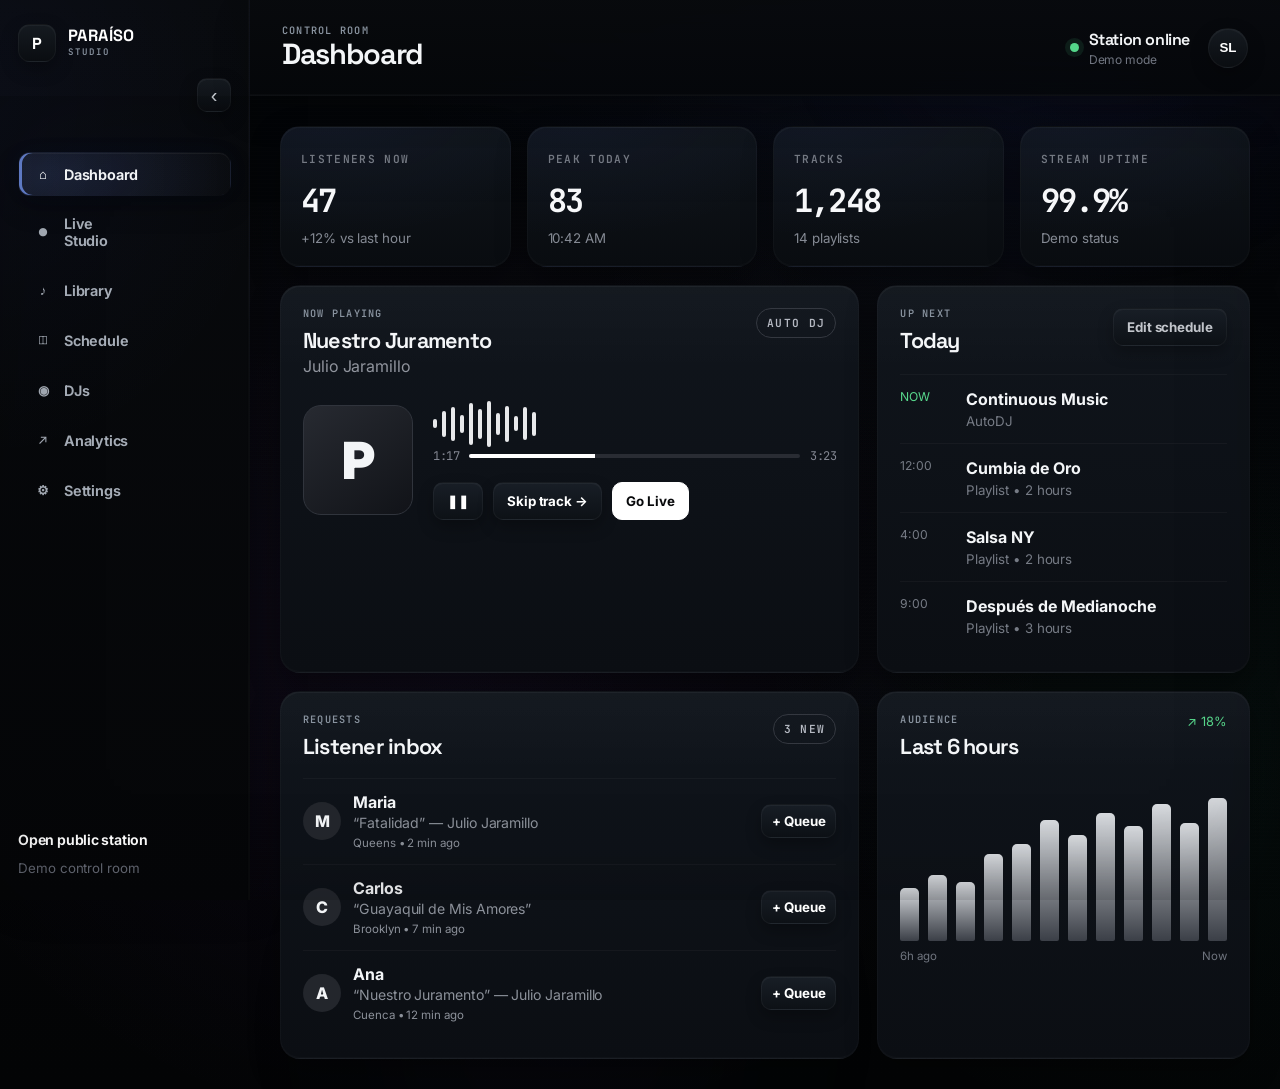
==== studio.html @ 906b7bfe "Load Phase C atmospheric Studio layer" ====
<!doctype html>
<html lang="en">
<head>
  <meta charset="utf-8" />
  <meta name="viewport" content="width=device-width,initial-scale=1,viewport-fit=cover" />
  <meta name="theme-color" content="#0a0b0d" />
  <title>PARAÍSO Studio</title>
  <link rel="stylesheet" href="./studio.css?v=5" />
  <link rel="stylesheet" href="./live-studio.css?v=7" />
  <link rel="stylesheet" href="./live-studio-phase1.css?v=8" />
  <link rel="stylesheet" href="./sidebar-collapse.css?v=1" />
  <link rel="stylesheet" href="./studio-phase-a.css?v=1" />
  <link rel="stylesheet" href="./studio-phase-b.css?v=1" />
  <link rel="stylesheet" href="./studio-phase-c.css?v=1" />
</head>
<body>
  <div class="studio-shell">
    <aside class="sidebar">
      <a class="studio-brand" href="./studio.html"><span class="brand-mark">P</span><span><strong>PARAÍSO</strong><small>STUDIO</small></span></a>
      <nav class="studio-nav" aria-label="Studio navigation">
        <button class="nav-item active" data-view="dashboard"><span>⌂</span>Dashboard</button>
        <button class="nav-item" data-view="live"><span>●</span>Live Studio</button>
        <button class="nav-item" data-view="library"><span>♪</span>Library</button>
        <button class="nav-item" data-view="schedule"><span>◫</span>Schedule</button>
        <button class="nav-item" data-view="djs"><span>◉</span>DJs</button>
        <button class="nav-item" data-view="analytics"><span>↗</span>Analytics</button>
        <button class="nav-item" data-view="settings"><span>⚙</span>Settings</button>
      </nav>
      <div class="sidebar-bottom">
        <a href="./index.html" class="public-link">Open public station ↗</a>
        <small>Demo control room</small>
      </div>
    </aside>

    <div class="workspace">
      <header class="studio-header">
        <button class="menu-button" id="menuButton" aria-label="Open menu">☰</button>
        <div>
          <p class="eyebrow">CONTROL ROOM</p>
          <h1 id="viewTitle">Dashboard</h1>
        </div>
        <div class="header-right">
          <div class="station-health"><span class="health-dot"></span><div><strong>Station online</strong><small>Demo mode</small></div></div>
          <button class="profile-button" aria-label="Studio profile">SL</button>
        </div>
      </header>

      <main class="studio-main">
        <section class="view active" id="view-dashboard">
          <div class="metrics-grid">
            <article class="metric-card"><span>LISTENERS NOW</span><strong id="listenersNow">47</strong><small>+12% vs last hour</small></article>
            <article class="metric-card"><span>PEAK TODAY</span><strong>83</strong><small>10:42 AM</small></article>
            <article class="metric-card"><span>TRACKS</span><strong>1,248</strong><small>14 playlists</small></article>
            <article class="metric-card"><span>STREAM UPTIME</span><strong>99.9%</strong><small>Demo status</small></article>
          </div>

          <div class="dashboard-grid">
            <article class="panel now-playing-panel">
              <div class="panel-heading"><div><p class="eyebrow">NOW PLAYING</p><h2 id="dashTrackTitle">Nuestro Juramento</h2><p id="dashTrackArtist">Julio Jaramillo</p></div><span class="live-chip" id="modeChip">AUTO DJ</span></div>
              <div class="track-visual">
                <div class="studio-art">P</div>
                <div class="track-detail">
                  <div class="waveform" aria-hidden="true"><i></i><i></i><i></i><i></i><i></i><i></i><i></i><i></i><i></i><i></i><i></i><i></i></div>
                  <div class="timeline"><span id="trackElapsed">1:17</span><div><i id="trackProgress"></i></div><span id="trackDuration">3:23</span></div>
                  <div class="transport-row"><button class="control-button" id="dashPlay">❚❚</button><button class="control-button" id="skipButton">Skip track →</button><button class="go-live-button" id="goLiveButton">Go Live</button></div>
                </div>
              </div>
            </article>

            <article class="panel next-panel">
              <div class="panel-heading"><div><p class="eyebrow">UP NEXT</p><h2>Today</h2></div><button class="ghost-button" data-jump="schedule">Edit schedule</button></div>
              <div class="timeline-list">
                <div class="timeline-item current"><span>NOW</span><div><strong>Continuous Music</strong><small>AutoDJ</small></div></div>
                <div class="timeline-item"><span>12:00</span><div><strong>Cumbia de Oro</strong><small>Playlist • 2 hours</small></div></div>
                <div class="timeline-item"><span>4:00</span><div><strong>Salsa NY</strong><small>Playlist • 2 hours</small></div></div>
                <div class="timeline-item"><span>9:00</span><div><strong>Después de Medianoche</strong><small>Playlist • 3 hours</small></div></div>
              </div>
            </article>

            <article class="panel requests-panel">
              <div class="panel-heading"><div><p class="eyebrow">REQUESTS</p><h2>Listener inbox</h2></div><span class="count-badge">3 new</span></div>
              <div class="request-list" id="requestList">
                <div class="request-row"><span class="avatar">M</span><div><strong>Maria</strong><p>“Fatalidad” — Julio Jaramillo</p><small>Queens • 2 min ago</small></div><button class="queue-button">+ Queue</button></div>
                <div class="request-row"><span class="avatar">C</span><div><strong>Carlos</strong><p>“Guayaquil de Mis Amores”</p><small>Brooklyn • 7 min ago</small></div><button class="queue-button">+ Queue</button></div>
                <div class="request-row"><span class="avatar">A</span><div><strong>Ana</strong><p>“Nuestro Juramento” — Julio Jaramillo</p><small>Cuenca • 12 min ago</small></div><button class="queue-button">+ Queue</button></div>
              </div>
            </article>

            <article class="panel audience-panel">
              <div class="panel-heading"><div><p class="eyebrow">AUDIENCE</p><h2>Last 6 hours</h2></div><span class="trend">↗ 18%</span></div>
              <div class="bar-chart" id="barChart" aria-label="Demo listener chart"><i style="--h:34%"></i><i style="--h:42%"></i><i style="--h:38%"></i><i style="--h:56%"></i><i style="--h:62%"></i><i style="--h:78%"></i><i style="--h:68%"></i><i style="--h:82%"></i><i style="--h:74%"></i><i style="--h:88%"></i><i style="--h:76%"></i><i style="--h:92%"></i></div>
              <div class="chart-labels"><span>6h ago</span><span>Now</span></div>
            </article>
          </div>
        </section>

        <section class="view" id="view-live">
          <div class="live-layout">
            <article class="panel live-console">
              <div class="live-state"><span class="live-dot"></span><div><p class="eyebrow">LIVE STUDIO</p><h2 id="liveStateTitle">Ready to broadcast</h2></div></div>
              <div class="mic-visual" id="micVisual"><span></span><span></span><span></span><span></span><span></span><span></span><span></span><span></span><span></span><span></span><span></span><span></span><span></span><span></span><span></span><span></span></div>
              <div class="mixer-grid">
                <label>Microphone<input id="micLevel" type="range" min="0" max="100" value="72"><b id="micValue">72%</b></label>
                <label>Music<input id="musicLevel" type="range" min="0" max="100" value="64"><b id="musicValue">64%</b></label>
                <label>Master<input id="masterLevel" type="range" min="0" max="100" value="82"><b id="masterValue">82%</b></label>
              </div>
              <div class="live-actions"><button class="mute-button" id="micMute">Mute mic</button><button class="go-live-button large" id="liveToggle">Start Live Broadcast</button></div>
              <p class="demo-note">Demo only — no live server is connected yet.</p>
            </article>

            <aside class="live-side">
              <article class="panel"><p class="eyebrow">CURRENT TRACK</p><h3>Fatalidad</h3><p class="muted">Julio Jaramillo</p><button class="ghost-button full">Fade out & stop</button></article>
              <article class="panel"><p class="eyebrow">LIVE LISTENERS</p><div class="big-number" id="liveListeners">47</div><p class="muted">Demo audience</p></article>
              <article class="panel"><p class="eyebrow">REQUEST QUEUE</p><div class="mini-request"><strong>Maria</strong><span>Fatalidad</span></div><div class="mini-request"><strong>Carlos</strong><span>Guayaquil de Mis Amores</span></div></article>
            </aside>
          </div>
        </section>

        <section class="view" id="view-library"><div class="section-toolbar"><div><p class="eyebrow">MUSIC LIBRARY</p><h2>1,248 tracks</h2></div><button class="go-live-button">+ Add music</button></div><div class="library-table panel"><div class="table-head"><span>TRACK</span><span>PLAYLIST</span><span>LENGTH</span><span>LAST PLAYED</span><span></span></div></div></section>
        <section class="view" id="view-schedule"><div class="section-toolbar"><div><p class="eyebrow">PROGRAMMING</p><h2>Weekly schedule</h2></div><button class="go-live-button">+ Add show</button></div><div class="schedule-board panel"><div class="schedule-day"><b>MON</b><div class="slot morning">7:00<br><strong>Despierta Ecuador</strong></div><div class="slot noon">12:00<br><strong>Cumbia de Oro</strong></div><div class="slot evening">16:00<br><strong>Salsa NY</strong></div></div><div class="schedule-day"><b>TUE</b><div class="slot morning">7:00<br><strong>Despierta Ecuador</strong></div><div class="slot noon">12:00<br><strong>Cumbia de Oro</strong></div><div class="slot evening">21:00<br><strong>Después de Medianoche</strong></div></div><div class="schedule-day"><b>WED</b><div class="slot morning">7:00<br><strong>Despierta Ecuador</strong></div><div class="slot noon">12:00<br><strong>Cumbia de Oro</strong></div><div class="slot evening">19:00<br><strong>Sebastián Live</strong></div></div><div class="schedule-day"><b>THU</b><div class="slot morning">7:00<br><strong>Despierta Ecuador</strong></div><div class="slot noon">12:00<br><strong>Cumbia de Oro</strong></div><div class="slot evening">16:00<br><strong>Salsa NY</strong></div></div><div class="schedule-day"><b>FRI</b><div class="slot morning">7:00<br><strong>Despierta Ecuador</strong></div><div class="slot noon">12:00<br><strong>Cumbia de Oro</strong></div><div class="slot evening">20:00<br><strong>Viernes en Paraíso</strong></div></div></div></section>
        <section class="view" id="view-djs"><div class="section-toolbar"><div><p class="eyebrow">TEAM</p><h2>DJs & hosts</h2></div><button class="go-live-button">+ Add DJ</button></div><div class="dj-grid"><article class="panel dj-card"><span class="dj-avatar">SL</span><div><h3>Sebastián</h3><p>Owner • Host</p><small>Live access enabled</small></div></article><article class="panel dj-card"><span class="dj-avatar muted-avatar">DJ</span><div><h3>Guest DJ</h3><p>Guest host</p><small>Invite pending</small></div></article></div></section>
        <section class="view" id="view-analytics"><div class="metrics-grid"><article class="metric-card"><span>TOTAL LISTENING</span><strong>186h</strong><small>This week</small></article><article class="metric-card"><span>AVG. SESSION</span><strong>38m</strong><small>+4m vs last week</small></article><article class="metric-card"><span>TOP CITY</span><strong>Queens</strong><small>34% of listeners</small></article><article class="metric-card"><span>TOP COUNTRY</span><strong>USA</strong><small>Ecuador #2</small></article></div><article class="panel analytics-panel"><p class="eyebrow">DEMO ANALYTICS</p><h2>Where listeners are coming from</h2><div class="geo-list"><div><span>Queens, NY</span><b>34%</b></div><div><span>Cuenca, Ecuador</span><b>21%</b></div><div><span>Guayaquil, Ecuador</span><b>17%</b></div><div><span>Brooklyn, NY</span><b>12%</b></div><div><span>Other</span><b>16%</b></div></div></article></section>
        <section class="view" id="view-settings"><article class="panel settings-panel"><p class="eyebrow">STATION SETTINGS</p><h2>PARAÍSO identity</h2><label>Station name<input value="PARAÍSO"></label><label>Tagline<input value="New York • Ecuador"></label><label>Default timezone<select><option>America/New_York</option></select></label><label>Default mode<select><option>AutoDJ</option><option>Live</option></select></label><button class="go-live-button">Save demo settings</button></article></section>
      </main>
    </div>
  </div>
  <script src="./studio.js?v=6"></script>
  <script src="./live-studio.js?v=9"></script>
  <script src="./live-health.js?v=1"></script>
  <script src="./sidebar-collapse.js?v=1"></script>
  <script src="./studio-phase-c.js?v=1"></script>
</body>
</html>
---- studio.css ----
*{box-sizing:border-box}html{background:#0a0b0d}body{margin:0;color:#f7f7f8;background:#0a0b0d;font-family:-apple-system,BlinkMacSystemFont,"Segoe UI",Arial,sans-serif}.studio-shell{min-height:100vh;display:grid;grid-template-columns:250px 1fr}.sidebar{position:sticky;top:0;height:100vh;padding:24px 18px;border-right:1px solid #202228;background:#0d0f12;display:flex;flex-direction:column}.studio-brand{display:flex;align-items:center;gap:12px;color:#fff;text-decoration:none}.brand-mark{width:38px;height:38px;border-radius:12px;border:1px solid #343741;display:grid;place-items:center;font-weight:900}.studio-brand strong,.studio-brand small{display:block}.studio-brand small{color:#838792;font-size:.66rem;letter-spacing:.18em;margin-top:2px}.studio-nav{display:grid;gap:6px;margin-top:36px}.nav-item{border:1px solid transparent;background:transparent;color:#9da1aa;padding:12px 14px;border-radius:12px;text-align:left;display:flex;align-items:center;gap:11px;cursor:pointer;font-weight:700;transition:.16s ease}.nav-item:hover{background:#14171b;color:#fff;border-color:#242831}.nav-item.active{background:#20242a;color:#fff;border-color:#343942;box-shadow:inset 3px 0 0 #fff}.nav-item:active{transform:translateY(1px) scale(.99)}.nav-item span{width:20px;text-align:center}.sidebar-bottom{margin-top:auto;display:grid;gap:12px}.public-link{color:#fff;text-decoration:none;font-size:.88rem}.sidebar-bottom small{color:#646873}.workspace{min-width:0}.studio-header{height:96px;padding:18px 32px;border-bottom:1px solid #202228;display:flex;align-items:center;justify-content:space-between;gap:20px;position:sticky;top:0;background:rgba(10,11,13,.94);backdrop-filter:blur(14px);z-index:10}.studio-header h1{margin:2px 0 0;font-size:1.55rem}.eyebrow{margin:0;color:#777c86;font-weight:800;font-size:.72rem;letter-spacing:.14em}.header-right{display:flex;align-items:center;gap:18px}.station-health{display:flex;align-items:center;gap:10px}.station-health strong,.station-health small{display:block}.station-health small{color:#727782;font-size:.75rem;margin-top:2px}.health-dot,.live-dot{width:9px;height:9px;border-radius:50%;background:#54d68a;box-shadow:0 0 0 5px rgba(84,214,138,.1)}.profile-button,.menu-button{border:1px solid #2b2e35;background:#15181c;color:#fff;border-radius:50%;cursor:pointer}.profile-button{width:40px;height:40px;font-weight:800}.menu-button{display:none;width:40px;height:40px}.studio-main{padding:30px}.view{display:none}.view.active{display:block}.metrics-grid{display:grid;grid-template-columns:repeat(4,1fr);gap:16px;margin-bottom:18px}.metric-card,.panel{border:1px solid #24272e;background:#111317;border-radius:20px}.metric-card{padding:20px}.metric-card span{color:#777c86;font-size:.7rem;font-weight:800;letter-spacing:.12em}.metric-card strong{display:block;font-size:2rem;margin-top:12px}.metric-card small{color:#858a94;display:block;margin-top:8px}.dashboard-grid{display:grid;grid-template-columns:1.4fr .9fr;gap:18px}.panel{padding:22px}.panel-soft{border:1px solid #23272f;background:#0f1115;border-radius:16px}.panel-heading{display:flex;justify-content:space-between;gap:16px;align-items:flex-start}.panel-heading h2{margin:6px 0 2px;font-size:1.35rem}.panel-heading p{margin:0;color:#90949d}.live-chip,.count-badge{border:1px solid #343840;padding:7px 10px;border-radius:999px;color:#b6bac3;font-size:.7rem;font-weight:800;letter-spacing:.08em}.live-chip.is-live{background:#3a1418;border-color:#7f3038;color:#ff8d95;box-shadow:0 0 0 4px rgba(255,95,98,.08)}.track-visual{display:grid;grid-template-columns:110px 1fr;gap:20px;margin-top:24px;align-items:center}.studio-art{width:110px;height:110px;border-radius:18px;display:grid;place-items:center;font-weight:900;font-size:3.2rem;background:linear-gradient(145deg,#272a31,#111318);border:1px solid #30343c}.waveform{height:48px;display:flex;align-items:center;gap:5px}.waveform i{width:4px;border-radius:999px;background:#e8e9eb;animation:wave 1.2s ease-in-out infinite alternate}.waveform i:nth-child(1){height:18%}.waveform i:nth-child(2){height:55%}.waveform i:nth-child(3){height:72%}.waveform i:nth-child(4){height:38%}.waveform i:nth-child(5){height:88%}.waveform i:nth-child(6){height:62%}.waveform i:nth-child(7){height:95%}.waveform i:nth-child(8){height:45%}.waveform i:nth-child(9){height:75%}.waveform i:nth-child(10){height:32%}.waveform i:nth-child(11){height:68%}.waveform i:nth-child(12){height:50%}@keyframes wave{to{transform:scaleY(.55);opacity:.7}}.timeline{display:grid;grid-template-columns:auto 1fr auto;gap:10px;align-items:center;color:#838792;font-size:.75rem}.timeline>div{height:4px;background:#292c33;border-radius:999px;overflow:hidden}.timeline>div i{display:block;width:38%;height:100%;background:#fff}.transport-row{display:flex;gap:10px;margin-top:18px}.control-button,.ghost-button,.go-live-button,.mute-button,.queue-button,.table-row button,.library-tab,.filter-chip,.selection-actions button,.row-menu,.playlist-open,.dialog-close{cursor:pointer;border-radius:10px;border:1px solid #31353d;background:#191c21;color:#fff;padding:10px 13px;transition:.15s ease;position:relative}.control-button:hover,.ghost-button:hover,.mute-button:hover,.queue-button:hover,.selection-actions button:hover,.row-menu:hover,.playlist-open:hover{background:#22262d;border-color:#454a54;transform:translateY(-1px)}.control-button:active,.ghost-button:active,.mute-button:active,.queue-button:active,.selection-actions button:active,.row-menu:active,.playlist-open:active,.go-live-button:active{transform:translateY(1px) scale(.985)}.control-button:focus-visible,.ghost-button:focus-visible,.go-live-button:focus-visible,.mute-button:focus-visible,.queue-button:focus-visible,.library-tab:focus-visible,.filter-chip:focus-visible,.selection-actions button:focus-visible,.row-menu:focus-visible,.playlist-open:focus-visible{outline:2px solid #fff;outline-offset:2px}.go-live-button{background:#fff;color:#08090b;border-color:#fff;font-weight:800;box-shadow:0 0 0 0 rgba(255,255,255,0)}.go-live-button:hover{background:#e9ebee;border-color:#e9ebee;box-shadow:0 8px 20px rgba(255,255,255,.08);transform:translateY(-1px)}.go-live-button.large{padding:14px 18px}.ghost-button{color:#c3c6cc;background:transparent}.ghost-button.full{width:100%;margin-top:16px}.state-active{background:#eceff3!important;color:#0b0d10!important;border-color:#fff!important}.state-success{background:#173521!important;color:#78e5a1!important;border-color:#2f7548!important;box-shadow:0 0 0 4px rgba(84,214,138,.07)}.state-warning{background:#382d12!important;color:#ffd878!important;border-color:#745c24!important}.state-danger{background:#4a171d!important;color:#ff9ca3!important;border-color:#9d3f48!important}.state-live{background:#5a161f!important;color:#fff!important;border-color:#d24f59!important;box-shadow:0 0 0 5px rgba(255,95,98,.09)}.state-loading{opacity:.72;cursor:wait!important}.control-button:disabled,.ghost-button:disabled,.go-live-button:disabled,.mute-button:disabled,.queue-button:disabled,.selection-actions button:disabled{cursor:not-allowed;opacity:.48;transform:none!important;box-shadow:none!important}.timeline-list{margin-top:18px;display:grid}.timeline-item{display:grid;grid-template-columns:54px 1fr;gap:12px;padding:14px 0;border-top:1px solid #24272e}.timeline-item>span{color:#767b85;font-size:.76rem}.timeline-item strong,.timeline-item small{display:block}.timeline-item small{color:#767b85;margin-top:4px}.timeline-item.current>span{color:#58d88c}.requests-panel,.audience-panel{margin-top:0}.request-list{display:grid;margin-top:16px}.request-row{display:grid;grid-template-columns:38px 1fr auto;gap:12px;align-items:center;padding:13px 0;border-top:1px solid #24272e}.avatar{width:38px;height:38px;border-radius:50%;display:grid;place-items:center;background:#23262c;font-weight:800}.request-row p,.request-row small{margin:2px 0 0;color:#8c919a}.request-row p{font-size:.88rem}.request-row small{font-size:.72rem}.queue-button{padding:8px 10px}.bar-chart{height:155px;display:flex;align-items:flex-end;gap:9px;margin-top:24px}.bar-chart i{flex:1;height:var(--h);background:linear-gradient(to top,#3b3f47,#d9dce0);border-radius:5px 5px 2px 2px}.chart-labels{display:flex;justify-content:space-between;color:#6f747e;font-size:.72rem;margin-top:8px}.trend{color:#58d88c;font-size:.8rem}.live-layout{display:grid;grid-template-columns:1fr 300px;gap:18px}.live-state{display:flex;align-items:center;gap:14px}.live-state h2{margin:4px 0 0}.mic-visual{height:170px;display:flex;align-items:center;justify-content:center;gap:7px;margin:30px 0}.mic-visual span{width:7px;height:32%;background:#e8eaed;border-radius:999px;transition:.2s}.mic-visual.active span:nth-child(2n){height:70%}.mic-visual.active span:nth-child(3n){height:95%}.mic-visual.active span:nth-child(5n){height:52%}.mixer-grid{display:grid;grid-template-columns:repeat(3,1fr);gap:18px}.mixer-grid label{display:grid;gap:8px;color:#a4a8b0}.mixer-grid input{width:100%}.mixer-grid b{font-size:.78rem;color:#777c86}.live-actions{display:flex;justify-content:space-between;gap:14px;margin-top:28px}.demo-note,.muted{color:#767b85}.live-side{display:grid;gap:18px;align-content:start}.live-side h3{font-size:1.3rem;margin:8px 0}.big-number{font-size:3.5rem;font-weight:900;margin-top:12px}.mini-request{display:flex;justify-content:space-between;gap:10px;padding:10px 0;border-top:1px solid #24272e}.mini-request span{color:#7e838d;text-align:right}.section-toolbar{display:flex;justify-content:space-between;align-items:flex-end;margin-bottom:18px}.section-toolbar h2{margin:5px 0 0;font-size:2rem}.library-header{gap:20px}.section-subtitle{color:#7c818b;margin:8px 0 0;max-width:680px}.toolbar-actions{display:flex;gap:10px;flex-wrap:wrap}.library-summary{display:grid;grid-template-columns:repeat(4,1fr);gap:12px;margin:18px 0}.library-summary article{border:1px solid #242831;background:#101216;border-radius:16px;padding:16px}.library-summary span{display:block;color:#757a84;font-size:.68rem;letter-spacing:.1em;font-weight:800}.library-summary b{display:block;font-size:1.6rem;margin-top:8px}.library-summary small{display:block;color:#717680;margin-top:6px}.library-tabs{display:flex;gap:8px;border-bottom:1px solid #24272e;margin-bottom:14px}.library-tab{background:transparent;border:0;border-bottom:2px solid transparent;border-radius:0;color:#8b9099;padding:12px 14px;margin-bottom:-1px}.library-tab:hover{color:#fff}.library-tab.active{color:#fff;border-bottom-color:#fff}.library-tab span{color:#666b74;margin-left:5px}.library-controls{display:grid;grid-template-columns:minmax(240px,1fr) auto;gap:12px;padding:14px;margin-bottom:14px;align-items:center}.search-box{display:flex;align-items:center;gap:9px;background:#15181d;border:1px solid #2a2e35;border-radius:12px;padding:0 12px;transition:.15s}.search-box:focus-within{border-color:#686e79;box-shadow:0 0 0 3px rgba(255,255,255,.04)}.search-box span{color:#7f848e;font-size:1.2rem}.search-box input{width:100%;border:0;background:transparent;color:#fff;padding:11px 0;outline:0}.genre-filters{grid-column:1/-1;display:flex;gap:7px;flex-wrap:wrap}.filter-chip{padding:7px 11px;background:#13161a;color:#8e939d;border-color:#272b32;border-radius:999px;font-size:.78rem}.filter-chip:hover{color:#fff;border-color:#3c414a}.filter-chip.active{background:#eef0f3;color:#0a0b0d;border-color:#fff;font-weight:800}.selection-actions{grid-column:1/-1;display:flex;align-items:center;gap:8px;padding-top:4px;color:#727781;min-height:38px}.selection-actions span{margin-right:auto}.selection-actions.has-selection{color:#fff}.selection-actions button{padding:8px 10px;background:#171a1f}.library-table{overflow:auto}.library-table-head,.library-track-row{display:grid;grid-template-columns:34px 2fr .8fr 1fr .6fr .8fr 42px;gap:14px;align-items:center;min-width:860px}.library-table-head{color:#6f747e;font-size:.67rem;font-weight:800;letter-spacing:.1em;padding:0 0 10px}.library-track-row{padding:13px 0;border-top:1px solid #24272e;transition:.13s}.library-track-row:hover{background:#15181d}.library-track-row.selected{background:#171f1b;box-shadow:inset 3px 0 0 #65dc91}.track-cell b,.track-cell small{display:block}.track-cell small{color:#797f89;margin-top:3px}.library-track-row>span{color:#9398a1;font-size:.87rem}.playlist-pill{display:inline-block;width:max-content;max-width:100%;padding:5px 8px;border-radius:999px;background:#1c2026;color:#d1d4d9!important}.check-wrap{position:relative;width:18px;height:18px}.check-wrap input{opacity:0;position:absolute}.check-wrap span{width:18px;height:18px;border:1px solid #434852;border-radius:5px;display:block}.check-wrap input:checked+span{background:#65dc91;border-color:#65dc91;box-shadow:inset 0 0 0 4px #101511}.row-menu{border:0;background:transparent;padding:8px;color:#838892}.empty-state{padding:28px;text-align:center;color:#777c86}.playlist-grid{display:grid;grid-template-columns:repeat(3,minmax(0,1fr));gap:14px}.playlist-card{padding:0;overflow:hidden}.playlist-art{aspect-ratio:1.7;background:linear-gradient(145deg,#20242a,#111317);position:relative;display:flex;align-items:center;justify-content:center}.playlist-art span{position:absolute;top:12px;left:14px;color:#676c76;font-size:.72rem}.playlist-art b{font-size:4rem;letter-spacing:-.08em}.playlist-info{padding:18px}.playlist-info h3{margin:7px 0 6px;font-size:1.2rem}.playlist-info>p:not(.eyebrow){color:#7d828c;min-height:38px}.playlist-info>div{display:flex;justify-content:space-between;align-items:center;gap:10px;margin-top:16px}.playlist-info>div>span{color:#696e77;font-size:.8rem}.playlist-open{border:0;background:transparent;padding:0;color:#fff}.playlist-open:hover{background:transparent;transform:translateX(2px)}.playlist-focus-banner{display:flex;gap:10px;align-items:center;background:#171b20;border:1px solid #2d323a;border-radius:12px;padding:10px 12px;margin-bottom:12px;color:#80858f}.playlist-focus-banner b{color:#fff}.playlist-focus-banner button{margin-left:auto;border:0;background:transparent;color:#b7bbc2;cursor:pointer}.studio-dialog{width:min(460px,calc(100% - 28px));border:1px solid #31353d;background:#111317;color:#fff;border-radius:20px;padding:0;box-shadow:0 30px 90px rgba(0,0,0,.6)}.studio-dialog::backdrop{background:rgba(0,0,0,.68);backdrop-filter:blur(4px)}.studio-dialog form{padding:24px;position:relative}.studio-dialog h3{font-size:1.45rem;margin:6px 0 18px}.studio-dialog label{display:grid;gap:7px;color:#9499a2;margin-top:14px}.studio-dialog input,.studio-dialog select{border:1px solid #2c3037;background:#181b20;color:#fff;border-radius:10px;padding:11px}.dialog-close{position:absolute;right:14px;top:14px;border-radius:50%;width:34px;height:34px;padding:0}.dialog-submit{width:100%;margin-top:20px}.studio-toast{position:fixed;right:24px;bottom:24px;z-index:80;background:#171b20;border:1px solid #343941;color:#fff;padding:12px 15px;border-radius:12px;box-shadow:0 18px 50px rgba(0,0,0,.35);opacity:0;transform:translateY(12px);pointer-events:none;transition:.18s}.studio-toast.show{opacity:1;transform:translateY(0)}.studio-toast.success{border-color:#2f7548;background:#14281b}.studio-toast.warning{border-color:#745c24;background:#2c2513}.schedule-board{display:grid;grid-template-columns:repeat(5,1fr);gap:12px;overflow:auto}.schedule-day{min-width:170px}.schedule-day>b{display:block;color:#7f848e;margin-bottom:10px}.slot{border:1px solid #2b2f36;border-radius:14px;padding:14px;margin-bottom:10px;color:#7f848e}.slot strong{display:block;color:#fff;margin-top:5px}.morning{background:#171a1f}.noon{background:#1c1a17}.evening{background:#19171e}.dj-grid{display:grid;grid-template-columns:repeat(2,minmax(0,1fr));gap:18px}.dj-card{display:flex;align-items:center;gap:16px}.dj-avatar{width:58px;height:58px;border-radius:18px;display:grid;place-items:center;background:#fff;color:#08090a;font-weight:900}.muted-avatar{background:#24272d;color:#999da5}.dj-card h3,.dj-card p{margin:0}.dj-card p,.dj-card small{color:#7c818a}.dj-card small{display:block;margin-top:6px}.analytics-panel{max-width:760px}.analytics-panel h2{margin-top:6px}.geo-list{display:grid;margin-top:22px}.geo-list div{display:flex;justify-content:space-between;padding:14px 0;border-top:1px solid #24272e}.settings-panel{max-width:680px}.settings-panel h2{margin-top:6px}.settings-panel label{display:grid;gap:8px;margin-top:18px;color:#9398a2}.settings-panel input,.settings-panel select{background:#181b20;border:1px solid #2b2f36;color:#fff;border-radius:10px;padding:12px}.settings-panel .go-live-button{margin-top:20px}.sidebar.open{transform:translateX(0)}@media(max-width:1100px){.playlist-grid{grid-template-columns:repeat(2,minmax(0,1fr))}.library-summary{grid-template-columns:repeat(2,1fr)}}@media(max-width:1000px){.studio-shell{grid-template-columns:1fr}.sidebar{position:fixed;left:0;z-index:50;width:250px;transform:translateX(-100%);transition:.2s}.menu-button{display:grid;place-items:center}.metrics-grid{grid-template-columns:repeat(2,1fr)}.dashboard-grid{grid-template-columns:1fr}.live-layout{grid-template-columns:1fr}.live-side{grid-template-columns:repeat(3,1fr)}.studio-header{padding:16px 20px}.studio-main{padding:20px}}@media(max-width:700px){.header-right .station-health{display:none}.metrics-grid{grid-template-columns:1fr 1fr}.metric-card strong{font-size:1.55rem}.track-visual{grid-template-columns:1fr}.studio-art{width:100%;height:150px}.request-row{grid-template-columns:38px 1fr}.request-row .queue-button{grid-column:2}.live-side{grid-template-columns:1fr}.mixer-grid{grid-template-columns:1fr}.live-actions{flex-direction:column}.dj-grid,.playlist-grid{grid-template-columns:1fr}.studio-main{padding:14px}.panel{padding:18px}.studio-header h1{font-size:1.3rem}.library-summary{grid-template-columns:1fr 1fr}.library-controls{grid-template-columns:1fr}.genre-filters,.selection-actions{grid-column:1}.section-toolbar{align-items:flex-start;flex-direction:column}.toolbar-actions{width:100%}.toolbar-actions button{flex:1}.studio-toast{right:14px;left:14px;bottom:14px}.playlist-info>div{align-items:flex-start;flex-direction:column}}
---- live-studio.css ----
/* PARAÍSO Live Studio — tactile unified broadcast console */
.legacy-live-layout{display:none!important}
.broadcast-console{display:grid;gap:14px;max-width:1450px;margin:0 auto 26px;padding:14px;border:1px solid #2b313a;border-radius:26px;background:linear-gradient(180deg,#161a20 0%,#0f1216 45%,#0b0d10 100%);box-shadow:0 28px 80px rgba(0,0,0,.42),inset 0 1px 0 rgba(255,255,255,.04)}
.broadcast-console h2,.broadcast-console h3{margin:0}.broadcast-console button,.broadcast-console select,.broadcast-console input{font:inherit}
.console-topbar{min-height:74px;display:flex;align-items:center;justify-content:space-between;gap:18px;padding:14px 17px;border:1px solid #303640;border-radius:18px;background:linear-gradient(180deg,#1b2027,#13171c);box-shadow:inset 0 1px 0 rgba(255,255,255,.04)}
.console-identity{display:flex;align-items:center;gap:13px}.console-status-light{width:14px;height:14px;border-radius:50%;background:#68717e;box-shadow:0 0 0 6px rgba(104,113,126,.09)}.console-status-light.live{background:#56eb90;box-shadow:0 0 0 7px rgba(86,235,144,.11),0 0 22px rgba(86,235,144,.4)}
.console-identity h2{font-size:1.35rem;margin-top:3px}.console-ready-pill{display:flex;align-items:center;gap:8px;padding:8px 11px;border-radius:999px;border:1px solid #39404a;background:#11151a;color:#8b929d;font-size:.7rem;font-weight:900;letter-spacing:.1em}.console-ready-pill i{width:8px;height:8px;border-radius:50%;background:#707784}.console-ready-pill.ready{color:#9cf0bb;border-color:#356e4a;background:#102319}.console-ready-pill.ready i{background:#56eb90;box-shadow:0 0 0 5px rgba(86,235,144,.1)}
.setup-ribbon{display:grid;grid-template-columns:1.05fr 1.05fr 1.05fr 1.6fr;gap:10px;padding:12px;border:1px solid #2d333b;border-radius:17px;background:#101419}.ribbon-field{display:grid;gap:7px}.ribbon-field>span{font-size:.65rem;font-weight:900;letter-spacing:.12em;color:#7e8793}.ribbon-field select{width:100%;min-width:0;padding:11px 12px;border-radius:10px;border:1px solid #343b45;background:linear-gradient(180deg,#20252c,#171b20);color:#f5f6f7;outline:0;box-shadow:inset 0 1px 0 rgba(255,255,255,.03)}.ribbon-field select:focus{border-color:#6d7784;box-shadow:0 0 0 3px rgba(255,255,255,.04)}.ribbon-field select:disabled{opacity:.55}.ribbon-health{display:grid;grid-template-columns:repeat(4,1fr);gap:6px;align-self:end}.health-check{min-width:0;display:grid;grid-template-columns:24px 1fr;gap:7px;align-items:center;padding:8px;border:1px solid #2c323a;border-radius:10px;background:#171b20}.health-check>i{width:24px;height:24px;border-radius:7px;display:grid;place-items:center;background:#262c34;color:#7d8590;font-style:normal;font-size:.68rem;font-weight:900}.health-check span{min-width:0}.health-check b,.health-check small{display:block;white-space:nowrap;overflow:hidden;text-overflow:ellipsis}.health-check b{font-size:.63rem;letter-spacing:.06em}.health-check small{font-size:.59rem;color:#737b86;margin-top:2px}.health-check.ready{border-color:#285c3b;background:#122019}.health-check.ready>i{background:#55e98f;color:#07140b}.health-check.ready small{color:#70c990}
.mixer-surface{position:relative;padding:15px;border:1px solid #323943;border-radius:20px;background:linear-gradient(180deg,#1a1f25 0%,#11151a 100%);box-shadow:inset 0 1px 0 rgba(255,255,255,.04),inset 0 -20px 45px rgba(0,0,0,.18)}.mixer-header{display:flex;align-items:flex-end;justify-content:space-between;gap:14px;margin-bottom:13px;padding:0 2px}.mixer-header h3{font-size:1.2rem;margin-top:4px}.monitor-bank{display:flex;gap:7px;flex-wrap:wrap;justify-content:flex-end}.console-button{display:inline-flex;align-items:center;gap:7px;padding:9px 11px;border:1px solid #404852;border-radius:9px;background:linear-gradient(180deg,#2a3038,#1d2228);color:#e5e8ec;font-size:.75rem;font-weight:800;cursor:pointer;box-shadow:inset 0 1px 0 rgba(255,255,255,.05),0 2px 0 #0a0c0f;transition:.13s}.console-button:hover{border-color:#59636f;transform:translateY(-1px)}.console-button:active{transform:translateY(1px);box-shadow:none}.console-button.active{background:linear-gradient(180deg,#163724,#10291a);border-color:#3c9a60;color:#9cf0bb;box-shadow:inset 0 0 12px rgba(86,235,144,.08),0 0 0 3px rgba(86,235,144,.05)}.console-button.test.active{background:linear-gradient(180deg,#3b1d1f,#261315);border-color:#9c4c51;color:#ffb4b8}
.channel-bank{display:grid;grid-template-columns:repeat(5,minmax(150px,1fr));gap:8px;padding:8px;border:1px solid #252b32;border-radius:16px;background:#090c0f;box-shadow:inset 0 0 0 1px rgba(255,255,255,.015)}.channel-strip{position:relative;min-height:355px;display:grid;grid-template-columns:42px 1fr 34px;grid-template-rows:auto 1fr auto auto;grid-template-areas:"label label label" "meter fader db" "value value value" "buttons buttons buttons";gap:8px;padding:12px 10px 10px;border:1px solid #30363f;border-radius:13px;background:linear-gradient(180deg,#20252c 0%,#171b20 42%,#111419 100%);box-shadow:inset 0 1px 0 rgba(255,255,255,.04),0 6px 18px rgba(0,0,0,.22);overflow:hidden}.channel-strip::before{content:"";position:absolute;left:0;right:0;top:0;height:4px;background:#3f8cff}.channel-strip[data-channel="music"]::before{background:#f1a23a}.channel-strip[data-channel="carts"]::before{background:#a56af4}.channel-strip[data-channel="requests"]::before{background:#df5f85}.channel-strip[data-channel="master"]::before{background:#58df91}.master-strip{border-color:#3a4c40;background:linear-gradient(180deg,#202a24 0%,#171d19 42%,#111612 100%)}.channel-label{grid-area:label;min-width:0;padding-top:3px}.channel-label b,.channel-label span{display:block}.channel-label b{font-size:.79rem;letter-spacing:.1em}.channel-label span{font-size:.63rem;color:#7f8792;margin-top:2px}.real-meter-badge{position:absolute;right:9px;top:9px;padding:3px 5px;border-radius:5px;background:#11291a;border:1px solid #2d6541;color:#72d795;font-size:.48rem;font-weight:900;letter-spacing:.08em}.channel-meter{grid-area:meter;display:flex;flex-direction:column-reverse;gap:3px;justify-content:flex-start;padding:5px;border-radius:7px;background:#090c0e;border:1px solid #242a30;min-height:220px}.channel-meter i{display:block;flex:1;min-height:4px;border-radius:2px;background:#252b31;transition:.06s}.channel-meter i.lit{background:#54e78e;box-shadow:0 0 5px rgba(84,231,142,.22)}.channel-meter i.hot{background:#ffd15b;box-shadow:0 0 5px rgba(255,209,91,.25)}.channel-meter i.peak{background:#ff606b;box-shadow:0 0 6px rgba(255,96,107,.32)}.channel-db{grid-area:db;display:flex;flex-direction:column;justify-content:space-between;align-items:flex-start;padding:6px 0 7px;color:#68717c;font-size:.56rem}.channel-db span:first-child{color:#aab0b8}.channel-fader{grid-area:fader;justify-self:center;align-self:center;width:190px;height:28px;transform:rotate(-90deg);transform-origin:center;accent-color:#e9ecef;cursor:pointer}.channel-strip[data-channel="mic"] .channel-fader{accent-color:#3f8cff}.channel-strip[data-channel="music"] .channel-fader{accent-color:#f1a23a}.channel-strip[data-channel="carts"] .channel-fader{accent-color:#a56af4}.channel-strip[data-channel="requests"] .channel-fader{accent-color:#df5f85}.channel-strip[data-channel="master"] .channel-fader{accent-color:#58df91}.channel-strip output{grid-area:value;text-align:center;font-weight:900;font-size:.82rem;color:#dfe3e8}.channel-buttons{grid-area:buttons;display:grid;grid-template-columns:1fr 1fr;gap:6px}.channel-btn{padding:8px 5px;border:1px solid #424a54;border-radius:7px;background:linear-gradient(180deg,#2a3037,#1d2228);color:#cfd4da;font-size:.61rem;font-weight:900;letter-spacing:.06em;cursor:pointer;box-shadow:0 2px 0 #080a0c}.channel-btn:active{transform:translateY(1px);box-shadow:none}.channel-btn.active{background:#4c1d20;border-color:#9e4b51;color:#ffb4ba}.channel-btn.cue.active{background:#173451;border-color:#3e79ac;color:#b0dafd}
.monitor-readout{display:grid;grid-template-columns:repeat(3,1fr);gap:8px;margin-top:10px}.monitor-readout>div{padding:10px 12px;border:1px solid #2d343d;border-radius:10px;background:#0d1115}.monitor-readout span,.monitor-readout strong,.monitor-readout small{display:block}.monitor-readout span{font-size:.57rem;letter-spacing:.1em;font-weight:900;color:#6e7782}.monitor-readout strong{font-size:.9rem;margin-top:3px}.monitor-readout small{font-size:.61rem;color:#737c87;margin-top:2px;white-space:nowrap;overflow:hidden;text-overflow:ellipsis}.live-mic-error{display:none;margin-top:9px;padding:10px;border-radius:9px;border:1px solid #6b5328;background:#2a2315;color:#ffdc89;font-size:.72rem}.live-mic-error.show{display:block}
.console-lower-grid{display:grid;grid-template-columns:1fr 1fr;gap:10px}.console-dock{padding:14px;border:1px solid #2d343d;border-radius:16px;background:linear-gradient(180deg,#15191e,#101318)}.dock-heading{display:flex;justify-content:space-between;align-items:flex-start;gap:12px;margin-bottom:8px}.dock-heading h3{font-size:1rem;margin-top:3px}.dock-heading>span{color:#747c87;font-size:.66rem}.deck-list,.incoming-list{display:grid}.deck-row,.incoming-row{display:grid;align-items:center;gap:10px;padding:10px 0;border-top:1px solid #272d35}.deck-row{grid-template-columns:28px 1fr auto}.incoming-row{grid-template-columns:32px 1fr auto}.deck-number,.incoming-avatar{display:grid;place-items:center;background:#22272e;border:1px solid #343b44;color:#9ba2ac;font-weight:900}.deck-number{width:28px;height:28px;border-radius:7px;font-size:.62rem}.incoming-avatar{width:32px;height:32px;border-radius:50%;font-size:.65rem}.deck-copy strong,.deck-copy small,.incoming-copy strong,.incoming-copy small{display:block}.deck-copy strong,.incoming-copy strong{font-size:.79rem}.deck-copy small,.incoming-copy small{font-size:.62rem;color:#757e89;margin-top:2px}.queue-action,.request-action{padding:7px 9px;border:1px solid #3a424c;border-radius:8px;background:#1b2026;color:#cdd2d8;font-size:.64rem;font-weight:800;cursor:pointer}.queue-action.armed,.request-action.accepted{background:#153421;border-color:#3b8b59;color:#8eeaaf}.request-tag{padding:4px 7px;border-radius:999px;border:1px solid #39414a;color:#9ba2ab;font-size:.58rem}
.air-bar{position:sticky;bottom:8px;z-index:8;display:flex;align-items:center;justify-content:space-between;gap:14px;padding:11px 12px;border:1px solid #363e48;border-radius:16px;background:rgba(16,20,24,.96);backdrop-filter:blur(16px);box-shadow:0 12px 36px rgba(0,0,0,.3)}.air-status{display:flex;align-items:center;gap:10px}.air-status>i{width:11px;height:11px;border-radius:50%;background:#707884}.air-status span,.air-status strong{display:block}.air-status span{font-size:.59rem;font-weight:900;letter-spacing:.11em;color:#808995}.air-status strong{font-size:.72rem;margin-top:2px;color:#c3c8ce}.air-status.live>i{background:#55ec91;box-shadow:0 0 0 6px rgba(85,236,145,.1),0 0 18px rgba(85,236,145,.3)}.air-status.live span{color:#73dfa0}.air-actions{display:flex;gap:8px}.air-review{padding:10px 12px;border-radius:9px;border:1px solid #414954;background:#1b2026;color:#ccd1d7;font-size:.7rem;font-weight:800;cursor:pointer}.air-review:disabled{opacity:.4;cursor:not-allowed}.air-button{min-width:205px;display:grid;grid-template-columns:13px 1fr;grid-template-rows:auto auto;column-gap:9px;align-items:center;padding:9px 12px;border:1px solid #3c7c52;border-radius:11px;background:linear-gradient(180deg,#173d26,#10291a);color:#9bf1bb;text-align:left;cursor:pointer;box-shadow:inset 0 1px 0 rgba(255,255,255,.04),0 4px 14px rgba(0,0,0,.25)}.air-button:disabled{opacity:.42;cursor:not-allowed}.air-button-dot{grid-row:1/3;width:10px;height:10px;border-radius:50%;background:#55ec91;box-shadow:0 0 0 5px rgba(85,236,145,.08)}.air-button b{font-size:.74rem;letter-spacing:.06em}.air-button small{font-size:.58rem;color:#6fbe8c;margin-top:1px}.air-button.end{border-color:#9a434a;background:linear-gradient(180deg,#4a1b20,#311216);color:#ffc1c6}.air-button.end .air-button-dot{background:#ff6972;box-shadow:0 0 0 5px rgba(255,105,114,.09)}.air-button.end small{color:#c77d82}
.live-confirm-dialog{width:min(520px,calc(100% - 28px));border:1px solid #333a43;background:#11151a;color:#fff;border-radius:20px;padding:0;box-shadow:0 30px 100px rgba(0,0,0,.7)}.live-confirm-dialog::backdrop{background:rgba(0,0,0,.72);backdrop-filter:blur(5px)}.live-confirm-dialog form{padding:24px}.confirm-icon{width:48px;height:48px;border-radius:14px;display:grid;place-items:center;background:#153421;color:#7ce7a3;font-size:1.15rem;margin-bottom:15px}.live-confirm-dialog h3{font-size:1.45rem;margin:5px 0 8px}.live-confirm-dialog>form>p{color:#858d98;line-height:1.45}.confirm-summary{display:grid;margin:18px 0;border:1px solid #2b323a;border-radius:12px;overflow:hidden}.confirm-summary div{display:flex;justify-content:space-between;gap:14px;padding:10px 11px;background:#171b20;border-top:1px solid #2b323a}.confirm-summary div:first-child{border-top:0}.confirm-summary span{color:#747d88}.confirm-summary strong{text-align:right}.confirm-actions{display:flex;justify-content:flex-end;gap:8px}.confirm-cancel,.confirm-onair{padding:10px 13px;border-radius:9px;font-weight:800;cursor:pointer}.confirm-cancel{border:1px solid #3b434d;background:transparent;color:#c1c6cd}.confirm-onair{border:1px solid #55d988;background:#55e88e;color:#08120c;min-width:140px}.confirm-onair.danger{border-color:#a64b53;background:#551d23;color:#ffc3c8}
body.live-broadcasting .broadcast-console{border-color:#4fc87a;box-shadow:0 28px 80px rgba(0,0,0,.42),0 0 30px rgba(84,232,144,.08),inset 0 1px 0 rgba(255,255,255,.04)}body.live-broadcasting .air-bar{border-color:#3c8a58}body.live-broadcasting .console-topbar{border-color:#356d49}body.live-broadcasting .mixer-surface{border-color:#356d49}
@media(max-width:1200px){.setup-ribbon{grid-template-columns:1fr 1fr}.ribbon-health{grid-column:1/-1}.channel-bank{grid-template-columns:repeat(5,minmax(135px,1fr));overflow-x:auto}.channel-strip{min-width:135px}}
@media(max-width:900px){.mixer-header{align-items:flex-start;flex-direction:column}.monitor-bank{justify-content:flex-start}.console-lower-grid{grid-template-columns:1fr}.setup-ribbon{grid-template-columns:1fr 1fr}.air-bar{position:static;align-items:stretch;flex-direction:column}.air-actions{width:100%}.air-review,.air-button{flex:1}.monitor-readout{grid-template-columns:1fr}}
@media(max-width:650px){.broadcast-console{padding:8px;border-radius:18px}.console-topbar{align-items:flex-start;flex-direction:column}.setup-ribbon{grid-template-columns:1fr}.ribbon-health{grid-column:auto;grid-template-columns:1fr 1fr}.monitor-bank{display:grid;grid-template-columns:1fr 1fr;width:100%}.console-button{justify-content:center}.channel-bank{grid-template-columns:repeat(5,145px);justify-content:start}.channel-strip{min-height:330px}.deck-row{grid-template-columns:28px 1fr}.deck-row .queue-action{grid-column:2}.incoming-row{grid-template-columns:32px 1fr}.incoming-row .request-action{grid-column:2}.air-actions{flex-direction:column}.air-button{width:100%}.confirm-actions{flex-direction:column-reverse}.confirm-actions button{width:100%}}
---- live-studio-phase1.css ----
/* PARAÍSO Live Studio — Phase 1 routing states */
.cue-tools{display:flex;align-items:center;justify-content:flex-end;gap:12px;flex-wrap:wrap}
.cue-volume-control{display:grid;grid-template-columns:auto 120px 42px;align-items:center;gap:8px;padding:7px 9px;border:1px solid #35404b;border-radius:9px;background:#10151a}
.cue-volume-control>span{font-size:.58rem;font-weight:900;letter-spacing:.1em;color:#8ea1b4;white-space:nowrap}
.cue-volume-control input{width:120px;accent-color:#5e9bd0;cursor:pointer}
.cue-volume-control output{font-size:.66rem;font-weight:900;color:#c4e4ff;text-align:right}
.cue-help{margin:0;max-width:520px;color:#818a96;font-size:.68rem;line-height:1.4;text-align:right}.cue-help b{color:#b7d8f5;letter-spacing:.08em;margin-right:5px}
.channel-title-row{display:flex;align-items:center;justify-content:space-between;gap:8px;min-width:0}.channel-title-row>b{min-width:0}.channel-source-badge{flex:0 0 auto!important;display:inline-block!important;padding:3px 5px;border-radius:5px;border:1px solid #315f42;background:#11261a;color:#78d99a!important;font-size:.46rem!important;font-weight:900;letter-spacing:.06em;line-height:1.1}.channel-source-badge.demo{border-color:#62522e;background:#241f13;color:#d6b96e!important}.channel-source-badge.real{border-color:#315f42;background:#11261a;color:#78d99a!important}
.channel-program-state{display:inline-block;margin-top:7px;padding:4px 6px;border-radius:6px;border:1px solid #3a4048;background:#15191e;color:#7e8792;font-size:.5rem;font-weight:900;letter-spacing:.08em;line-height:1}.channel-program-state.on{border-color:#2f7548;background:#13291b;color:#78e5a1}
.channel-strip{min-width:0!important;padding-bottom:86px!important;transition:opacity .16s ease,border-color .16s ease,box-shadow .16s ease,filter .16s ease}.channel-strip.is-muted{opacity:.55;filter:saturate(.55)}.channel-strip.is-muted .channel-buttons,.channel-strip.is-muted .channel-program-state,.channel-strip.is-muted .channel-source-badge{opacity:1}.channel-strip.is-muted .channel-btn.mute{background:#4c1d20;border-color:#9e4b51;color:#ffb4ba}
.channel-strip.is-cued{border-color:#3e79ac;box-shadow:inset 0 0 0 1px rgba(62,121,172,.42),0 0 22px rgba(62,121,172,.14),0 6px 18px rgba(0,0,0,.22)}.channel-strip.is-cued .channel-btn.cue{background:#173451;border-color:#5e9bd0;color:#c4e4ff;box-shadow:0 0 0 3px rgba(62,121,172,.12)}.channel-strip.is-muted.is-cued{opacity:.72;filter:saturate(.7)}
.channel-strip>output{position:absolute!important;left:10px!important;right:10px!important;bottom:58px!important;display:block!important;width:auto!important;max-width:none!important;min-width:0!important;margin:0!important;padding:0!important;text-align:center!important;font-size:clamp(.68rem,.85vw,.82rem)!important;line-height:1.1!important;white-space:nowrap!important;overflow:hidden!important;text-overflow:clip!important}
.channel-buttons{position:absolute!important;left:10px!important;right:10px!important;bottom:10px!important;grid-area:unset!important;display:flex!important;flex-direction:row!important;align-items:stretch!important;gap:6px!important;width:auto!important;min-width:0!important;max-width:none!important;margin:0!important;overflow:visible!important}
.channel-btn{box-sizing:border-box!important;display:flex!important;align-items:center!important;justify-content:center!important;flex:1 1 0!important;width:0!important;min-width:0!important;max-width:none!important;margin:0!important;padding:9px 6px!important;text-align:center!important;white-space:nowrap!important;overflow:hidden!important}
.channel-btn.mute{order:1!important}
.channel-btn.cue{order:2!important;position:relative;gap:0!important;min-height:38px;color:#aeb8c4}.channel-btn.cue:focus-visible{outline:2px solid #8dc8f6;outline-offset:2px}.channel-btn.cue::before{content:"🎧";display:block;font-size:1.08rem;line-height:1;transform:translateY(-1px)}.cue-word-tag,.cue-button-status{display:none!important}.channel-btn.cue.active::before{filter:brightness(1.18)}
/* Setup health — icon-first so the ribbon survives narrow widths */
.setup-ribbon{grid-template-columns:minmax(170px,1.05fr) minmax(170px,1.05fr) minmax(170px,1.05fr) minmax(265px,1.45fr)!important}
.ribbon-health{grid-template-columns:repeat(5,minmax(46px,1fr))!important;gap:6px!important}
.health-check.health-icon-tile{appearance:none;border:1px solid #2c323a;border-radius:10px;background:#171b20;color:#858e9a;min-width:0;min-height:48px;padding:6px!important;display:grid!important;place-items:center!important;grid-template-columns:1fr!important;cursor:default;position:relative;transition:.15s ease}
button.health-check.health-icon-tile{font:inherit;cursor:pointer}
.health-check.health-icon-tile>i,.health-check.health-icon-tile>.health-copy{display:none!important}
.health-icon{width:28px;height:28px;border-radius:8px;display:grid;place-items:center;background:#262c34;color:#8d96a2;transition:.15s ease}
.health-icon svg{width:18px;height:18px;display:block;fill:none;stroke:currentColor;stroke-width:1.9;stroke-linecap:round;stroke-linejoin:round}
.health-check.health-icon-tile.ready{border-color:#285c3b;background:#122019;color:#7ee7a4}.health-check.health-icon-tile.ready .health-icon{background:#55e98f;color:#07140b}
.health-check.health-icon-tile.warn{border-color:#6f5c2d;background:#261f12;color:#e6c774}.health-check.health-icon-tile.warn .health-icon{background:#d8b64f;color:#181203}
.health-check.health-icon-tile.bad{border-color:#774047;background:#2d171a;color:#ff9ca3}.health-check.health-icon-tile.bad .health-icon{background:#b44952;color:#fff}
.health-check.health-icon-tile.testing .health-icon{animation:healthPulse .9s ease-in-out infinite alternate}
.health-internet{grid-template-columns:28px 1fr!important;gap:5px!important;padding:6px 7px!important}.health-internet .health-icon{width:28px;height:28px}.health-speed{min-width:0;font-size:.58rem;font-weight:900;letter-spacing:.02em;color:currentColor;white-space:nowrap;overflow:hidden;text-overflow:clip;text-align:center}.health-speed::after{content:" Mbps";font-size:.4rem;opacity:.66;display:block;margin-top:1px;letter-spacing:0}.health-internet.testing .health-speed::after,.health-internet.bad .health-speed::after{content:""}
@keyframes healthPulse{from{opacity:.45;transform:scale(.94)}to{opacity:1;transform:scale(1)}}
@media(max-width:1180px){.setup-ribbon{grid-template-columns:repeat(3,minmax(150px,1fr))!important}.ribbon-health{grid-column:1/-1;grid-template-columns:repeat(5,minmax(52px,1fr))!important}.health-check.health-icon-tile{min-height:44px}.health-internet{grid-template-columns:28px auto!important;justify-content:center!important}}
@media(max-width:900px){.mixer-header{align-items:flex-start;flex-direction:column}.cue-tools{justify-content:flex-start}.cue-help{text-align:left;max-width:none}.cue-volume-control{grid-template-columns:auto minmax(90px,1fr) 42px;width:100%}.cue-volume-control input{width:100%}.channel-strip{padding-bottom:82px!important}.channel-strip>output{font-size:.7rem!important}.channel-btn{padding-left:4px!important;padding-right:4px!important}.channel-btn.cue::before{font-size:1rem}.setup-ribbon{grid-template-columns:1fr!important}.ribbon-health{grid-column:auto;grid-template-columns:repeat(5,minmax(44px,1fr))!important}.health-check.health-icon-tile{min-height:46px}.health-internet{grid-template-columns:1fr!important}.health-internet .health-icon{display:none}.health-speed{font-size:.55rem}}
---- sidebar-collapse.css ----
/* PARAÍSO Studio — collapsible icon rail */
.studio-shell{transition:grid-template-columns .2s ease}
.sidebar{transition:width .2s ease,padding .2s ease}
.sidebar-controls{display:flex;justify-content:flex-end;margin:16px 0 4px}
.sidebar-collapse-button{width:34px;height:34px;border-radius:10px;border:1px solid #343942;background:#171a1f;color:#cfd4da;display:grid;place-items:center;cursor:pointer;font-size:1.25rem;line-height:1;transition:.16s ease}
.sidebar-collapse-button:hover{background:#22262d;border-color:#4a505a;color:#fff}
.sidebar-collapse-button:focus-visible{outline:2px solid #fff;outline-offset:2px}
.nav-label,.brand-copy,.sidebar-public-label,.sidebar-bottom-note{transition:opacity .14s ease,max-width .18s ease}
.sidebar-public-icon{display:none}

.studio-shell.sidebar-collapsed{grid-template-columns:76px 1fr}
.studio-shell.sidebar-collapsed .sidebar{padding-left:10px;padding-right:10px;align-items:stretch}
.studio-shell.sidebar-collapsed .studio-brand{justify-content:center;gap:0}
.studio-shell.sidebar-collapsed .brand-copy{opacity:0;max-width:0;overflow:hidden;pointer-events:none}
.studio-shell.sidebar-collapsed .brand-mark{width:42px;height:42px;flex:0 0 42px}
.studio-shell.sidebar-collapsed .sidebar-controls{justify-content:center;margin-top:16px}
.studio-shell.sidebar-collapsed .sidebar-collapse-button{width:42px;height:34px}
.studio-shell.sidebar-collapsed .studio-nav{gap:8px;margin-top:18px}
.studio-shell.sidebar-collapsed .nav-item{justify-content:center;gap:0;padding:12px 0;min-height:46px}
.studio-shell.sidebar-collapsed .nav-item>span:first-child{width:28px;min-width:28px;font-size:1.05rem}
.studio-shell.sidebar-collapsed .nav-label{opacity:0;max-width:0;overflow:hidden;pointer-events:none}
.studio-shell.sidebar-collapsed .nav-item.active{box-shadow:inset 3px 0 0 #fff}
.studio-shell.sidebar-collapsed .sidebar-bottom{justify-items:center;gap:8px}
.studio-shell.sidebar-collapsed .sidebar-public-link{width:42px;height:42px;padding:0;border:1px solid #2b2f36;border-radius:12px;background:#15181d;display:grid;place-items:center}
.studio-shell.sidebar-collapsed .sidebar-public-icon{display:block;font-size:1.05rem}
.studio-shell.sidebar-collapsed .sidebar-public-label,.studio-shell.sidebar-collapsed .sidebar-bottom-note{opacity:0;max-width:0;max-height:0;overflow:hidden;pointer-events:none;margin:0}

@media(max-width:820px){
  .studio-shell{grid-template-columns:76px minmax(0,1fr)!important}
  .sidebar{display:flex!important;position:sticky!important;left:auto!important;transform:none!important;width:auto!important;min-width:0!important;height:100vh!important;z-index:20;padding:14px 10px!important}
  .workspace{min-width:0}
  .studio-header{padding-left:18px;padding-right:18px}
  .studio-main{padding-left:16px;padding-right:16px}
  .studio-brand{justify-content:center!important;gap:0!important}
  .brand-copy{opacity:0!important;max-width:0!important;overflow:hidden!important;pointer-events:none!important}
  .brand-mark{width:42px!important;height:42px!important;flex:0 0 42px!important}
  .sidebar-controls{justify-content:center!important;margin-top:14px!important}
  .sidebar-collapse-button{width:42px!important;height:34px!important}
  .studio-nav{gap:8px!important;margin-top:18px!important}
  .nav-item{justify-content:center!important;gap:0!important;padding:12px 0!important;min-height:46px!important}
  .nav-item>span:first-child{width:28px!important;min-width:28px!important;font-size:1.05rem!important}
  .nav-label{opacity:0!important;max-width:0!important;overflow:hidden!important;pointer-events:none!important}
  .sidebar-bottom{justify-items:center!important;gap:8px!important}
  .sidebar-public-link{width:42px!important;height:42px!important;padding:0!important;border:1px solid #2b2f36!important;border-radius:12px!important;background:#15181d!important;display:grid!important;place-items:center!important}
  .sidebar-public-icon{display:block!important;font-size:1.05rem!important}
  .sidebar-public-label,.sidebar-bottom-note{opacity:0!important;max-width:0!important;max-height:0!important;overflow:hidden!important;pointer-events:none!important;margin:0!important}
  .menu-button{display:none!important}
}

@media(prefers-reduced-motion:reduce){.studio-shell,.sidebar,.nav-label,.brand-copy,.sidebar-public-label,.sidebar-bottom-note{transition:none}}
---- studio-phase-a.css ----
/* PARAÍSO Studio — Phase A: Nocturnal Audio Lab
   Surface-only visual layer. No layout, routing, or behavior changes. */
:root{
  --lab-bg-0:#040507;
  --lab-bg-1:#07090d;
  --lab-bg-2:#0b0e13;
  --lab-bg-3:#10151c;
  --lab-bg-4:#151b23;
  --lab-line:rgba(255,255,255,.045);
  --lab-line-faint:rgba(255,255,255,.025);
  --lab-highlight:rgba(255,255,255,.055);
  --lab-text:#f3f5f7;
  --lab-soft:#aeb6c1;
  --lab-deep-shadow:0 22px 55px rgba(0,0,0,.48);
  --lab-mid-shadow:0 12px 30px rgba(0,0,0,.34);
  --lab-small-shadow:0 7px 18px rgba(0,0,0,.28);
  --lab-inner-top:inset 0 1px 0 rgba(255,255,255,.045);
  --lab-inner-bottom:inset 0 -1px 0 rgba(255,255,255,.018);
  --lab-blue:63,140,255;
  --lab-amber:241,162,58;
  --lab-violet:165,106,244;
  --lab-rose:223,95,133;
  --lab-green:88,223,145;
}

html{background:var(--lab-bg-0)!important}
body{
  color:var(--lab-text)!important;
  background:
    radial-gradient(80rem 54rem at 77% -14%,rgba(78,96,255,.09),transparent 55%),
    radial-gradient(60rem 50rem at 36% 60%,rgba(147,70,255,.055),transparent 62%),
    radial-gradient(44rem 38rem at 96% 72%,rgba(43,208,145,.035),transparent 64%),
    linear-gradient(180deg,#05070a 0%,#040507 58%,#030405 100%)!important;
}

/* Main architectural surfaces: depth replaces outlines. */
.sidebar{
  background:
    radial-gradient(34rem 40rem at -8% 12%,rgba(78,96,255,.045),transparent 56%),
    linear-gradient(180deg,#080a0d 0%,#050608 100%)!important;
  border-right-color:var(--lab-line-faint)!important;
  box-shadow:inset -1px 0 0 rgba(255,255,255,.018),14px 0 42px rgba(0,0,0,.18)!important;
}
.studio-header{
  background:linear-gradient(180deg,rgba(8,10,13,.96),rgba(5,7,10,.92))!important;
  border-bottom-color:var(--lab-line-faint)!important;
  box-shadow:0 15px 38px rgba(0,0,0,.2),inset 0 -1px 0 rgba(255,255,255,.018)!important;
}
.brand-mark,.profile-button,.menu-button,.sidebar-collapse-button{
  border-color:var(--lab-line)!important;
  background:linear-gradient(180deg,#151a20,#0a0d11)!important;
  box-shadow:var(--lab-small-shadow),var(--lab-inner-top)!important;
}

.nav-item{
  border-color:transparent!important;
  background:transparent!important;
  color:#a7aeb8!important;
}
.nav-item:hover{
  border-color:transparent!important;
  background:linear-gradient(90deg,rgba(255,255,255,.035),rgba(255,255,255,.012))!important;
  box-shadow:inset 0 1px 0 rgba(255,255,255,.025),0 8px 20px rgba(0,0,0,.18)!important;
}
.nav-item.active{
  border-color:transparent!important;
  color:#f7f9fb!important;
  background:
    radial-gradient(18rem 8rem at 12% 50%,rgba(86,128,255,.12),transparent 66%),
    linear-gradient(90deg,rgba(255,255,255,.048),rgba(255,255,255,.016))!important;
  box-shadow:
    inset 3px 0 0 rgba(123,159,255,.78),
    inset 0 1px 0 rgba(255,255,255,.05),
    0 12px 26px rgba(0,0,0,.24),
    0 0 26px rgba(70,104,255,.035)!important;
}

/* Shared cards and panels. */
.panel,.metric-card,.panel-soft,.library-summary article,.playlist-card,.studio-dialog,.live-confirm-dialog{
  border-color:var(--lab-line-faint)!important;
  background:
    linear-gradient(180deg,rgba(255,255,255,.018),rgba(255,255,255,0) 22%),
    linear-gradient(180deg,var(--lab-bg-3),var(--lab-bg-2))!important;
  box-shadow:var(--lab-mid-shadow),var(--lab-inner-top),var(--lab-inner-bottom)!important;
}
.metric-card{
  background:
    radial-gradient(24rem 12rem at 20% -10%,rgba(92,120,255,.055),transparent 65%),
    linear-gradient(180deg,#10151b,#090c10)!important;
}
.metric-card strong{color:#f7f8fa!important;text-shadow:0 4px 18px rgba(255,255,255,.035)}
.eyebrow{color:#858e9a!important}

/* Broadcast console shell becomes a deep equipment chassis. */
.broadcast-console{
  border-color:var(--lab-line-faint)!important;
  background:
    radial-gradient(70rem 30rem at 50% -12%,rgba(86,103,205,.075),transparent 58%),
    linear-gradient(180deg,#0e1218 0%,#080b10 48%,#05070a 100%)!important;
  box-shadow:0 32px 85px rgba(0,0,0,.52),inset 0 1px 0 rgba(255,255,255,.038),inset 0 -40px 80px rgba(0,0,0,.2)!important;
}
.console-topbar,.setup-ribbon,.mixer-surface,.console-dock,.air-bar{
  border-color:var(--lab-line-faint)!important;
  background:
    linear-gradient(180deg,rgba(255,255,255,.02),rgba(255,255,255,0) 28%),
    linear-gradient(180deg,#11161d,#090d12)!important;
  box-shadow:var(--lab-mid-shadow),var(--lab-inner-top),var(--lab-inner-bottom)!important;
}
.console-topbar{
  background:
    radial-gradient(38rem 16rem at 10% 0%,rgba(75,116,255,.07),transparent 62%),
    linear-gradient(180deg,#121820,#0a0e13)!important;
}
.setup-ribbon{box-shadow:inset 0 1px 0 rgba(255,255,255,.035),inset 0 -12px 28px rgba(0,0,0,.15),0 10px 26px rgba(0,0,0,.22)!important}

.ribbon-field select,.cue-volume-control{
  border-color:var(--lab-line)!important;
  background:linear-gradient(180deg,#151b23,#0b0f14)!important;
  box-shadow:inset 0 1px 0 rgba(255,255,255,.035),0 7px 16px rgba(0,0,0,.2)!important;
}
.ribbon-field select:focus{border-color:rgba(111,151,255,.3)!important;box-shadow:0 0 0 3px rgba(83,119,255,.08),inset 0 1px 0 rgba(255,255,255,.035)!important}

/* Health/status tiles: illuminated indicators rather than framed cards. */
.health-check,.health-icon-tile{
  border-color:transparent!important;
  background:linear-gradient(180deg,#12171e,#0a0e13)!important;
  box-shadow:inset 0 1px 0 rgba(255,255,255,.04),0 7px 17px rgba(0,0,0,.25)!important;
}
.health-check.ready,.health-icon-tile.ready{
  border-color:transparent!important;
  background:
    radial-gradient(circle at 28% 35%,rgba(var(--lab-green),.11),transparent 54%),
    linear-gradient(180deg,#0d1d15,#08110d)!important;
  box-shadow:inset 0 1px 0 rgba(132,255,181,.07),0 8px 20px rgba(0,0,0,.26),0 0 24px rgba(var(--lab-green),.045)!important;
}

/* Mixer: use darkness and internal light instead of a drawn perimeter. */
.mixer-surface{
  background:
    radial-gradient(60rem 24rem at 50% -8%,rgba(95,113,210,.065),transparent 58%),
    linear-gradient(180deg,#10151c,#080b10)!important;
}
.channel-bank{
  border-color:transparent!important;
  background:linear-gradient(180deg,#05070a,#030507)!important;
  box-shadow:inset 0 14px 38px rgba(0,0,0,.48),inset 0 1px 0 rgba(255,255,255,.018),0 12px 28px rgba(0,0,0,.22)!important;
}
.channel-strip{
  border-color:var(--lab-line-faint)!important;
  background:
    radial-gradient(22rem 15rem at 50% -7%,rgba(255,255,255,.035),transparent 56%),
    linear-gradient(180deg,#141a22 0%,#0b0f14 44%,#07090d 100%)!important;
  box-shadow:0 16px 34px rgba(0,0,0,.38),inset 0 1px 0 rgba(255,255,255,.045),inset 0 -1px 0 rgba(255,255,255,.018)!important;
}
.channel-strip[data-channel="mic"]{box-shadow:0 16px 34px rgba(0,0,0,.38),0 -8px 28px rgba(var(--lab-blue),.035),inset 0 1px 0 rgba(var(--lab-blue),.11)!important}
.channel-strip[data-channel="music"]{box-shadow:0 16px 34px rgba(0,0,0,.38),0 -8px 28px rgba(var(--lab-amber),.03),inset 0 1px 0 rgba(var(--lab-amber),.1)!important}
.channel-strip[data-channel="carts"]{box-shadow:0 16px 34px rgba(0,0,0,.38),0 -8px 28px rgba(var(--lab-violet),.035),inset 0 1px 0 rgba(var(--lab-violet),.1)!important}
.channel-strip[data-channel="requests"]{box-shadow:0 16px 34px rgba(0,0,0,.38),0 -8px 28px rgba(var(--lab-rose),.03),inset 0 1px 0 rgba(var(--lab-rose),.1)!important}
.channel-strip[data-channel="master"]{box-shadow:0 16px 34px rgba(0,0,0,.38),0 -8px 28px rgba(var(--lab-green),.035),inset 0 1px 0 rgba(var(--lab-green),.1)!important}

.channel-strip.is-cued{border-color:rgba(95,157,211,.12)!important;box-shadow:0 17px 36px rgba(0,0,0,.4),0 0 31px rgba(62,121,172,.14),inset 0 1px 0 rgba(120,190,255,.13)!important}
.channel-meter{
  border-color:transparent!important;
  background:linear-gradient(180deg,#07090c,#030405)!important;
  box-shadow:inset 0 0 24px rgba(0,0,0,.7),inset 0 1px 0 rgba(255,255,255,.022)!important;
}
.channel-meter i{background:#171c22!important}
.channel-meter i.lit{background:#48d986!important;box-shadow:0 0 8px rgba(72,217,134,.24)!important}
.channel-meter i.hot{background:#e9bd4f!important;box-shadow:0 0 9px rgba(233,189,79,.28)!important}
.channel-meter i.peak{background:#ef5d69!important;box-shadow:0 0 11px rgba(239,93,105,.32)!important}

/* Controls should feel tactile, not outlined. */
.channel-btn,.console-button,.air-review,.queue-action,.request-action,.control-button,.ghost-button,.mute-button,.queue-button{
  border-color:var(--lab-line)!important;
  background:linear-gradient(180deg,#181e26,#0d1116)!important;
  box-shadow:0 7px 15px rgba(0,0,0,.26),inset 0 1px 0 rgba(255,255,255,.045)!important;
}
.channel-btn:hover,.console-button:hover,.air-review:hover,.control-button:hover,.ghost-button:hover,.mute-button:hover,.queue-button:hover{
  border-color:rgba(255,255,255,.075)!important;
  background:linear-gradient(180deg,#1d242d,#10151b)!important;
}
.channel-btn.cue.active{
  border-color:rgba(104,180,240,.12)!important;
  background:linear-gradient(180deg,#15334d,#0b2032)!important;
  box-shadow:0 8px 18px rgba(0,0,0,.3),0 0 24px rgba(62,145,210,.16),inset 0 1px 0 rgba(160,220,255,.1)!important;
}
.channel-strip.is-muted .channel-btn.mute,.channel-btn.mute.active{
  border-color:rgba(210,89,96,.12)!important;
  background:linear-gradient(180deg,#3a181c,#1d0d10)!important;
  box-shadow:0 8px 18px rgba(0,0,0,.3),0 0 20px rgba(208,75,84,.09),inset 0 1px 0 rgba(255,160,166,.07)!important;
}

/* Readout wells and secondary equipment. */
.monitor-readout>div,.geo-list>div{
  border-color:transparent!important;
  background:linear-gradient(180deg,#080b0f,#05070a)!important;
  box-shadow:inset 0 0 26px rgba(0,0,0,.46),inset 0 1px 0 rgba(255,255,255,.025)!important;
}
.console-dock{
  background:
    radial-gradient(30rem 12rem at 14% 0%,rgba(92,112,210,.04),transparent 62%),
    linear-gradient(180deg,#10151b,#080b0f)!important;
}
.air-bar{
  background:linear-gradient(180deg,rgba(13,18,23,.97),rgba(7,10,13,.97))!important;
  box-shadow:0 20px 45px rgba(0,0,0,.45),inset 0 1px 0 rgba(255,255,255,.045)!important;
}
.air-button{
  border-color:transparent!important;
  background:linear-gradient(180deg,#12351f,#081d11)!important;
  box-shadow:0 10px 24px rgba(0,0,0,.3),0 0 26px rgba(var(--lab-green),.055),inset 0 1px 0 rgba(137,255,180,.08)!important;
}
.air-button.end{
  border-color:transparent!important;
  background:linear-gradient(180deg,#40171b,#210b0e)!important;
  box-shadow:0 10px 24px rgba(0,0,0,.3),0 0 24px rgba(235,82,93,.06),inset 0 1px 0 rgba(255,155,162,.07)!important;
}

/* Softer dividers throughout non-live sections. */
.timeline-item,.request-row,.mini-request,.deck-row,.incoming-row,.library-track-row{
  border-top-color:rgba(255,255,255,.035)!important;
}
.library-tabs{border-bottom-color:rgba(255,255,255,.035)!important}

/* Preserve clarity in active broadcast mode while keeping the lab aesthetic. */
body.live-broadcasting .broadcast-console{
  box-shadow:0 32px 85px rgba(0,0,0,.52),0 0 44px rgba(var(--lab-green),.045),inset 0 1px 0 rgba(140,255,184,.05)!important;
}

@media(max-width:900px){
  body{background:linear-gradient(180deg,#05070a,#030405)!important}
  .broadcast-console{box-shadow:0 22px 50px rgba(0,0,0,.48),inset 0 1px 0 rgba(255,255,255,.035)!important}
  .channel-strip{box-shadow:0 12px 24px rgba(0,0,0,.36),inset 0 1px 0 rgba(255,255,255,.038)!important}
}

@media(prefers-reduced-motion:reduce){
  .nav-item,.channel-strip,.channel-btn,.air-button{transition:none!important}
}
---- studio-phase-b.css ----
/* PARAÍSO Studio — Phase B: Typographic Identity */
@import url('https://fonts.googleapis.com/css2?family=Inter:wght@400;500;600;700;800&family=JetBrains+Mono:wght@500;600;700&family=Space+Grotesk:wght@500;600;700&display=swap');

:root{
  --font-ui:'Inter',-apple-system,BlinkMacSystemFont,'Segoe UI',sans-serif;
  --font-display:'Space Grotesk','Inter',sans-serif;
  --font-mono:'JetBrains Mono','SFMono-Regular',Consolas,monospace;
  --type-main:#f4f6f8;
  --type-soft:#adb5c0;
  --type-muted:#747e8b;
  --type-dim:#5f6874;
}

body,.broadcast-console button,.broadcast-console select,.broadcast-console input{
  font-family:var(--font-ui)!important;
  font-feature-settings:'kern' 1,'liga' 1;
  -webkit-font-smoothing:antialiased;
  text-rendering:optimizeLegibility;
}

/* Display voice — confident, creative, slightly architectural. */
h1,h2,h3,
.studio-header h1,
.section-toolbar h2,
.panel-heading h2,
.console-identity h2,
.mixer-header h3,
.dock-heading h3,
.live-side h3,
.settings-panel h2,
.analytics-panel h2,
.studio-dialog h3,
.live-confirm-dialog h3{
  font-family:var(--font-display)!important;
  color:var(--type-main)!important;
  letter-spacing:-.035em;
  font-weight:650;
}

.studio-header h1{
  font-size:clamp(1.5rem,2vw,1.9rem)!important;
  line-height:1.02;
  letter-spacing:-.045em;
}
.console-identity h2{font-size:1.38rem!important;letter-spacing:-.04em}
.mixer-header h3{font-size:1.24rem!important;letter-spacing:-.035em}
.section-toolbar h2{letter-spacing:-.045em!important}

/* Brand becomes its own compact wordmark. */
.studio-brand strong{
  font-family:var(--font-display)!important;
  font-size:1.02rem;
  font-weight:700;
  letter-spacing:.025em;
  line-height:1;
}
.studio-brand small{
  font-family:var(--font-mono)!important;
  font-size:.57rem!important;
  font-weight:600;
  letter-spacing:.22em!important;
  color:#858f9c!important;
}
.brand-mark{
  font-family:var(--font-display)!important;
  font-weight:700!important;
  letter-spacing:-.05em;
}

/* Small system language — technical but elegant. */
.eyebrow,
.channel-program-state,
.channel-source-badge,
.real-meter-badge,
.console-ready-pill,
.ribbon-field>span,
.monitor-readout span,
.air-status span,
.metric-card>span,
.library-summary article>span,
.cue-volume-control>span,
.request-tag,
.live-chip,
.count-badge{
  font-family:var(--font-mono)!important;
  font-weight:600!important;
  text-transform:uppercase;
  letter-spacing:.12em!important;
}
.eyebrow{
  font-size:.64rem!important;
  line-height:1.25;
  color:#89939f!important;
}

/* Technical numbers — make the console feel instrument-grade. */
.channel-strip>output,
#cueVolumeValue,
#inputDb,
.monitor-readout strong,
.metric-card strong,
.big-number,
#liveElapsed,
.timeline>span,
.channel-db,
.health-speed,
.confirm-summary strong,
.library-summary article>b{
  font-family:var(--font-mono)!important;
  font-variant-numeric:tabular-nums;
  letter-spacing:-.035em;
}
.channel-strip>output{
  font-weight:700!important;
  color:#eef2f6!important;
}
#inputDb,.monitor-readout strong{font-weight:650!important}
.channel-db{font-weight:600!important;letter-spacing:-.02em}
.metric-card strong{
  font-weight:700!important;
  letter-spacing:-.055em;
}

/* Channel names get more identity, supporting copy stays restrained. */
.channel-label b,
.channel-title-row>b{
  font-family:var(--font-display)!important;
  font-size:.83rem!important;
  font-weight:700!important;
  letter-spacing:.075em!important;
}
.channel-label>span{
  font-family:var(--font-ui)!important;
  color:#858e9a!important;
  font-weight:500;
  letter-spacing:0!important;
}

/* Navigation: readable, calm, less generic SaaS. */
.nav-item,.sidebar-public-link{
  font-family:var(--font-ui)!important;
  font-weight:650!important;
  letter-spacing:-.015em;
}
.nav-item .nav-label{font-size:.9rem}
.nav-item>span:first-child{
  font-family:var(--font-mono)!important;
  font-weight:600;
}

/* Button language becomes compact and tactile. */
.channel-btn,.console-button,.air-button,.air-review,.queue-action,.request-action,
.control-button,.ghost-button,.go-live-button,.mute-button,.queue-button,
.library-tab,.filter-chip,.selection-actions button{
  font-family:var(--font-ui)!important;
  font-weight:700!important;
  letter-spacing:-.005em!important;
}
.channel-btn{
  font-size:.66rem!important;
  text-transform:uppercase;
  letter-spacing:.045em!important;
}
.air-button b{font-family:var(--font-display)!important;font-weight:700!important;letter-spacing:.035em!important}
.air-button small{font-family:var(--font-ui)!important;letter-spacing:0!important}

/* Readable supporting copy with a consistent rhythm. */
p,small,.muted,.section-subtitle,
.request-row p,.request-row small,
.deck-copy small,.incoming-copy small,
.monitor-readout small,.air-status strong,
.station-health small,.sidebar-bottom-note{
  font-family:var(--font-ui)!important;
  letter-spacing:-.005em;
}
.station-health strong{
  font-family:var(--font-display)!important;
  font-weight:650;
  letter-spacing:-.025em;
}

/* Table and library hierarchy. */
.library-table-head{
  font-family:var(--font-mono)!important;
  letter-spacing:.1em!important;
  font-weight:600!important;
}
.track-cell b,.playlist-info h3,.dj-card h3{
  font-family:var(--font-display)!important;
  font-weight:650!important;
  letter-spacing:-.025em;
}
.playlist-pill{font-family:var(--font-ui)!important;font-weight:600}

/* Dialogs feel like control-room prompts rather than web forms. */
.confirm-summary span,.studio-dialog label{
  font-family:var(--font-mono)!important;
  font-size:.63rem;
  font-weight:600;
  letter-spacing:.08em;
  text-transform:uppercase;
}
.confirm-summary strong{font-size:.78rem;letter-spacing:-.02em}

/* Slightly stronger hierarchy on wide Studio screens. */
@media(min-width:1100px){
  .studio-header h1{font-size:1.82rem!important}
  .mixer-header h3{font-size:1.32rem!important}
  .channel-label b,.channel-title-row>b{font-size:.87rem!important}
}

/* Preserve compact readability in the icon rail and mobile view. */
@media(max-width:900px){
  .studio-header h1{font-size:1.45rem!important}
  .eyebrow{font-size:.59rem!important}
  .channel-label b,.channel-title-row>b{font-size:.76rem!important}
  .channel-strip>output{font-size:.67rem!important}
}
---- studio-phase-c.css ----
/* PARAÍSO Studio — Phase C: Atmosphere
   Subtle motion, light, texture, and sonic energy. No layout or audio behavior changes. */
:root{
  --lab-pointer-x:72%;
  --lab-pointer-y:28%;
  --lab-motion-opacity:1;
}

/* Keep the existing black architecture; add an atmospheric layer behind it. */
body{position:relative;isolation:isolate;overflow-x:hidden}
.studio-shell{position:relative;z-index:1}

body::after{
  content:"";
  position:fixed;
  inset:0;
  z-index:0;
  pointer-events:none;
  opacity:.34;
  background-image:
    radial-gradient(circle at var(--lab-pointer-x) var(--lab-pointer-y),rgba(92,118,255,.055),transparent 20rem),
    radial-gradient(circle at 18% 82%,rgba(163,87,255,.027),transparent 26rem),
    radial-gradient(circle at 88% 72%,rgba(59,218,157,.022),transparent 24rem),
    repeating-linear-gradient(0deg,rgba(255,255,255,.007) 0 1px,transparent 1px 4px);
  mix-blend-mode:screen;
}

/* Slow, almost imperceptible aurora behind the working area. */
.workspace{position:relative;isolation:isolate}
.workspace::before,
.workspace::after{
  content:"";
  position:fixed;
  width:52vw;
  height:52vw;
  min-width:560px;
  min-height:560px;
  border-radius:50%;
  pointer-events:none;
  z-index:-1;
  filter:blur(85px);
  opacity:.13;
  will-change:transform;
}
.workspace::before{
  top:-30vw;
  right:-12vw;
  background:radial-gradient(circle,rgba(74,102,255,.48) 0%,rgba(96,70,220,.16) 38%,transparent 72%);
  animation:labAuroraA 22s ease-in-out infinite alternate;
}
.workspace::after{
  left:18vw;
  bottom:-36vw;
  background:radial-gradient(circle,rgba(159,72,242,.28) 0%,rgba(33,185,147,.10) 40%,transparent 72%);
  animation:labAuroraB 28s ease-in-out infinite alternate;
}
@keyframes labAuroraA{
  0%{transform:translate3d(0,0,0) scale(1)}
  50%{transform:translate3d(-5vw,7vh,0) scale(1.08)}
  100%{transform:translate3d(3vw,13vh,0) scale(.96)}
}
@keyframes labAuroraB{
  0%{transform:translate3d(0,0,0) scale(.94)}
  50%{transform:translate3d(6vw,-7vh,0) scale(1.06)}
  100%{transform:translate3d(-4vw,-12vh,0) scale(1)}
}

/* Main console catches a faint pool of light, like hardware under studio lighting. */
.broadcast-console{position:relative;isolation:isolate;overflow:hidden}
.broadcast-console::before{
  content:"";
  position:absolute;
  inset:-35% -18% auto;
  height:52%;
  pointer-events:none;
  z-index:-1;
  background:
    radial-gradient(ellipse at 38% 30%,rgba(73,117,255,.10),transparent 38%),
    radial-gradient(ellipse at 68% 12%,rgba(161,91,244,.065),transparent 36%);
  filter:blur(30px);
  opacity:.65;
  animation:consoleBreath 10s ease-in-out infinite alternate;
}
@keyframes consoleBreath{
  from{transform:translateY(-3%) scale(1);opacity:.48}
  to{transform:translateY(6%) scale(1.05);opacity:.74}
}

/* Tiny optical sheen on elevated equipment. */
.console-topbar,.setup-ribbon,.mixer-surface,.console-dock,.air-bar,.metric-card,.panel{
  position:relative;
}
.console-topbar::after,.mixer-surface::after,.console-dock::after,.metric-card::after{
  content:"";
  position:absolute;
  left:8%;right:8%;top:0;
  height:1px;
  pointer-events:none;
  background:linear-gradient(90deg,transparent,rgba(255,255,255,.055),transparent);
  opacity:.65;
}

/* Mixer well gets a quiet sonic-field shimmer, never over the controls. */
.mixer-surface{isolation:isolate;overflow:hidden}
.mixer-surface::before{
  content:"";
  position:absolute;
  inset:0;
  z-index:-1;
  pointer-events:none;
  opacity:.22;
  background:
    radial-gradient(circle at 10% 18%,rgba(63,140,255,.12),transparent 23%),
    radial-gradient(circle at 35% 22%,rgba(241,162,58,.07),transparent 20%),
    radial-gradient(circle at 55% 20%,rgba(165,106,244,.075),transparent 20%),
    radial-gradient(circle at 75% 20%,rgba(223,95,133,.06),transparent 20%),
    radial-gradient(circle at 94% 18%,rgba(88,223,145,.08),transparent 23%);
}

/* Channel energy becomes more visible only when the channel is interacted with. */
.channel-strip{
  transition:transform .18s ease,opacity .16s ease,filter .16s ease,box-shadow .2s ease!important;
}
.channel-strip:hover{
  transform:translateY(-1px);
  filter:brightness(1.025);
}
.channel-strip[data-channel="mic"]:hover{box-shadow:0 18px 38px rgba(0,0,0,.42),0 0 30px rgba(63,140,255,.075),inset 0 1px 0 rgba(63,140,255,.14)!important}
.channel-strip[data-channel="music"]:hover{box-shadow:0 18px 38px rgba(0,0,0,.42),0 0 30px rgba(241,162,58,.065),inset 0 1px 0 rgba(241,162,58,.13)!important}
.channel-strip[data-channel="carts"]:hover{box-shadow:0 18px 38px rgba(0,0,0,.42),0 0 30px rgba(165,106,244,.07),inset 0 1px 0 rgba(165,106,244,.13)!important}
.channel-strip[data-channel="requests"]:hover{box-shadow:0 18px 38px rgba(0,0,0,.42),0 0 30px rgba(223,95,133,.06),inset 0 1px 0 rgba(223,95,133,.13)!important}
.channel-strip[data-channel="master"]:hover{box-shadow:0 18px 38px rgba(0,0,0,.42),0 0 30px rgba(88,223,145,.07),inset 0 1px 0 rgba(88,223,145,.13)!important}

/* A cued strip emits a low cool halo rather than another visible border. */
.channel-strip.is-cued{
  animation:cueHalo 3.6s ease-in-out infinite!important;
}
@keyframes cueHalo{
  0%,100%{filter:brightness(1);}
  50%{filter:brightness(1.045);}
}
.channel-strip.is-cued .channel-btn.cue::after{
  content:"";
  position:absolute;
  inset:22% 18%;
  border-radius:999px;
  background:rgba(94,170,228,.24);
  filter:blur(10px);
  z-index:-1;
  animation:cueLamp 2.2s ease-in-out infinite alternate;
}
@keyframes cueLamp{from{opacity:.25;transform:scale(.82)}to{opacity:.7;transform:scale(1.08)}}

/* Live signal illumination — more life only when it matters. */
.console-status-light.live,.health-dot,.air-status.live>i,.air-button-dot{
  animation:signalGlow 2.4s ease-in-out infinite;
}
@keyframes signalGlow{
  0%,100%{filter:brightness(.95)}
  50%{filter:brightness(1.22)}
}
body.live-broadcasting .broadcast-console::before{
  background:
    radial-gradient(ellipse at 32% 24%,rgba(65,231,142,.10),transparent 34%),
    radial-gradient(ellipse at 70% 6%,rgba(85,117,255,.075),transparent 38%);
  opacity:.85;
}
body.live-broadcasting .air-bar{
  box-shadow:0 20px 48px rgba(0,0,0,.46),0 0 34px rgba(88,223,145,.05),inset 0 1px 0 rgba(255,255,255,.045)!important;
}

/* Meter light softly spills into its well. */
.channel-meter i.lit,.channel-meter i.hot,.channel-meter i.peak{position:relative}
.channel-meter:has(i.lit){box-shadow:inset 0 0 24px rgba(0,0,0,.7),inset 0 1px 0 rgba(255,255,255,.022),0 0 18px rgba(72,217,134,.025)!important}

/* Buttons get a quick light response without looking game-like. */
.channel-btn,.console-button,.air-button,.go-live-button,.control-button,.ghost-button{
  transition:transform .14s ease,box-shadow .18s ease,background .18s ease,filter .18s ease!important;
}
.channel-btn:hover,.console-button:hover,.air-button:hover,.go-live-button:hover,.control-button:hover,.ghost-button:hover{
  filter:brightness(1.055);
}

/* Slight vignette focuses attention toward the console. */
.studio-main{position:relative}
.studio-main::after{
  content:"";
  position:fixed;
  inset:96px 0 0 0;
  pointer-events:none;
  z-index:20;
  box-shadow:inset 0 0 110px rgba(0,0,0,.20);
}

@media(max-width:900px){
  body::after{opacity:.22}
  .workspace::before,.workspace::after{opacity:.08;filter:blur(70px)}
  .broadcast-console::before{opacity:.42}
  .channel-strip:hover{transform:none}
  .studio-main::after{box-shadow:inset 0 0 70px rgba(0,0,0,.16)}
}

@media(prefers-reduced-motion:reduce){
  .workspace::before,.workspace::after,.broadcast-console::before,
  .channel-strip.is-cued,.channel-strip.is-cued .channel-btn.cue::after,
  .console-status-light.live,.health-dot,.air-status.live>i,.air-button-dot{
    animation:none!important;
  }
  .channel-strip:hover{transform:none}
}
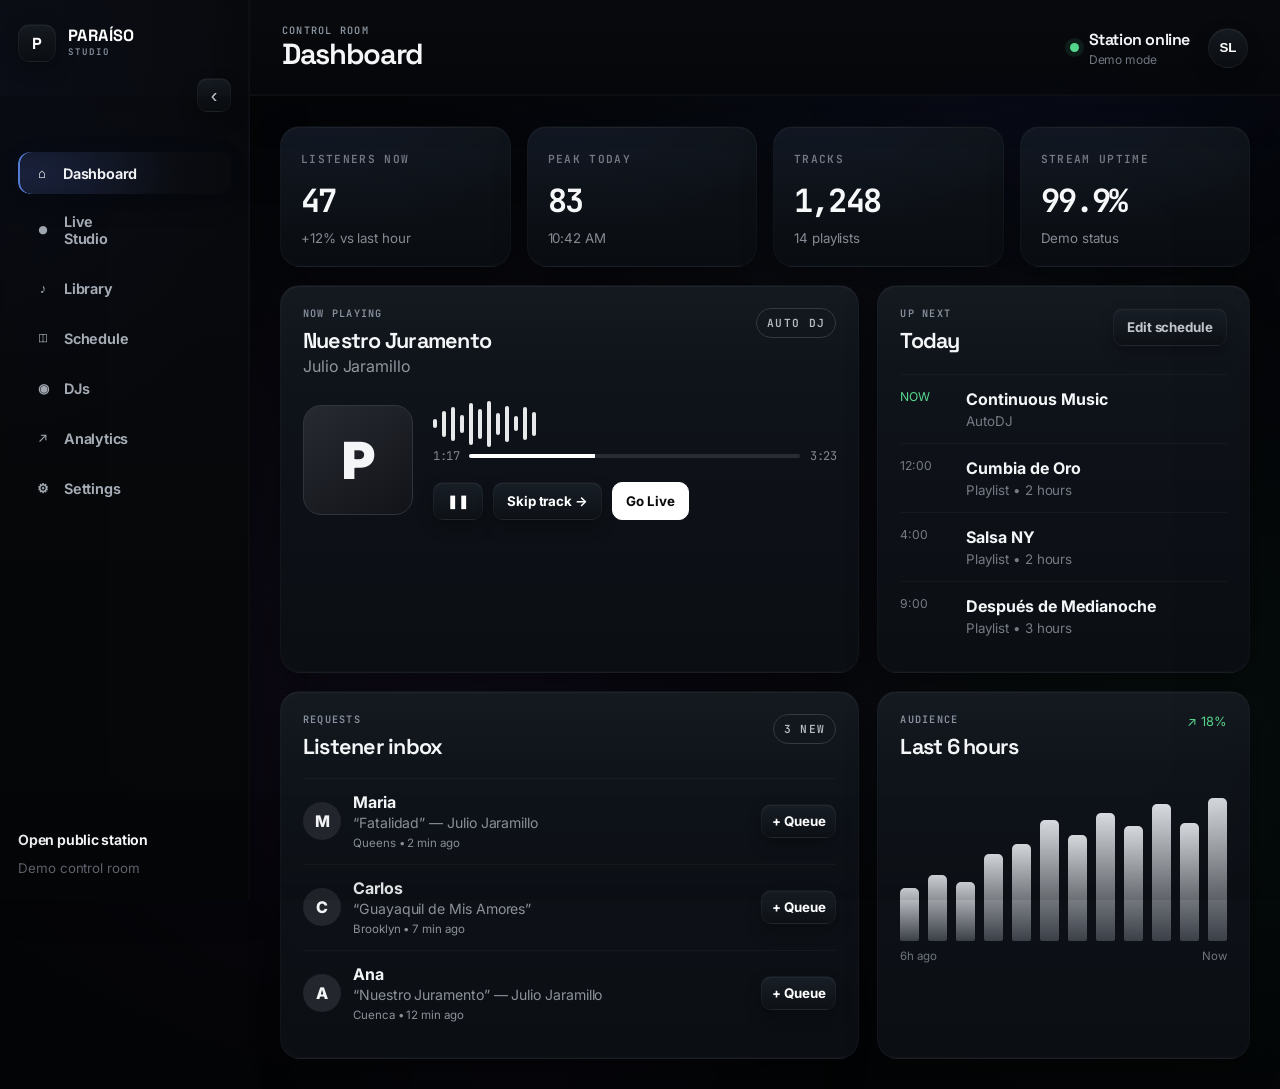
==== commit 8d8fe1e5: "Load continuous instrument visual layer" ====
--- a/studio.html
+++ b/studio.html
@@ -12,6 +12,7 @@
   <link rel="stylesheet" href="./studio-phase-a.css?v=1" />
   <link rel="stylesheet" href="./studio-phase-b.css?v=1" />
   <link rel="stylesheet" href="./studio-phase-c.css?v=1" />
+  <link rel="stylesheet" href="./studio-phase-d.css?v=1" />
 </head>
 <body>
   <div class="studio-shell">
--- a/studio-phase-d.css
+++ b/studio-phase-d.css
@@ -0,0 +1,163 @@
+/* PARAÍSO Studio — Phase D: Continuous Instrument
+   Reduce card UI, strengthen light hierarchy, keep layout and behavior intact. */
+
+/* The mixer bank is the physical instrument; channels become lanes inside it. */
+.channel-bank{
+  gap:2px!important;
+  padding:7px!important;
+  border:0!important;
+  border-radius:18px!important;
+  background:
+    radial-gradient(55rem 22rem at 50% -18%,rgba(92,110,220,.07),transparent 58%),
+    linear-gradient(180deg,#070a0e 0%,#030507 100%)!important;
+  box-shadow:
+    inset 0 18px 42px rgba(0,0,0,.55),
+    inset 0 1px 0 rgba(255,255,255,.025),
+    0 18px 38px rgba(0,0,0,.32)!important;
+  overflow:hidden;
+}
+
+.channel-strip{
+  border:0!important;
+  border-radius:8px!important;
+  box-shadow:inset -1px 0 rgba(255,255,255,.035)!important;
+  background:
+    linear-gradient(180deg,rgba(255,255,255,.022),rgba(255,255,255,0) 24%),
+    linear-gradient(180deg,rgba(15,20,27,.72),rgba(6,9,13,.58))!important;
+}
+.channel-strip:last-child{box-shadow:none!important}
+
+/* Channel identity is ambient light, not another card outline. */
+.channel-strip[data-channel="mic"]{
+  background:
+    radial-gradient(16rem 13rem at 50% 3%,rgba(63,140,255,.11),transparent 58%),
+    linear-gradient(180deg,rgba(15,20,27,.74),rgba(6,9,13,.58))!important;
+}
+.channel-strip[data-channel="music"]{
+  background:
+    radial-gradient(16rem 13rem at 50% 3%,rgba(241,162,58,.085),transparent 58%),
+    linear-gradient(180deg,rgba(15,20,27,.74),rgba(6,9,13,.58))!important;
+}
+.channel-strip[data-channel="carts"]{
+  background:
+    radial-gradient(16rem 13rem at 50% 3%,rgba(165,106,244,.095),transparent 58%),
+    linear-gradient(180deg,rgba(15,20,27,.74),rgba(6,9,13,.58))!important;
+}
+.channel-strip[data-channel="requests"]{
+  background:
+    radial-gradient(16rem 13rem at 50% 3%,rgba(223,95,133,.08),transparent 58%),
+    linear-gradient(180deg,rgba(15,20,27,.74),rgba(6,9,13,.58))!important;
+}
+.channel-strip[data-channel="master"]{
+  background:
+    radial-gradient(16rem 13rem at 50% 3%,rgba(88,223,145,.10),transparent 58%),
+    linear-gradient(180deg,rgba(15,20,27,.74),rgba(6,9,13,.58))!important;
+}
+
+/* Colored top lines become luminous energy traces. */
+.channel-strip::before{
+  height:2px!important;
+  left:12%!important;
+  right:12%!important;
+  top:0!important;
+  border-radius:999px!important;
+  opacity:.9;
+  filter:drop-shadow(0 0 6px currentColor);
+}
+.channel-strip[data-channel="mic"]::before{box-shadow:0 0 16px rgba(63,140,255,.42)}
+.channel-strip[data-channel="music"]::before{box-shadow:0 0 16px rgba(241,162,58,.35)}
+.channel-strip[data-channel="carts"]::before{box-shadow:0 0 16px rgba(165,106,244,.38)}
+.channel-strip[data-channel="requests"]::before{box-shadow:0 0 16px rgba(223,95,133,.32)}
+.channel-strip[data-channel="master"]::before{box-shadow:0 0 16px rgba(88,223,145,.38)}
+
+/* Interaction brightens a lane without lifting it into another card. */
+.channel-strip:hover{transform:none!important;filter:brightness(1.035)!important}
+.channel-strip[data-channel="mic"]:hover{box-shadow:inset -1px 0 rgba(255,255,255,.035),inset 0 0 34px rgba(63,140,255,.025)!important}
+.channel-strip[data-channel="music"]:hover{box-shadow:inset -1px 0 rgba(255,255,255,.035),inset 0 0 34px rgba(241,162,58,.02)!important}
+.channel-strip[data-channel="carts"]:hover{box-shadow:inset -1px 0 rgba(255,255,255,.035),inset 0 0 34px rgba(165,106,244,.025)!important}
+.channel-strip[data-channel="requests"]:hover{box-shadow:inset -1px 0 rgba(255,255,255,.035),inset 0 0 34px rgba(223,95,133,.02)!important}
+.channel-strip[data-channel="master"]:hover{box-shadow:inset 0 0 34px rgba(88,223,145,.025)!important}
+.channel-strip.is-cued{
+  border:0!important;
+  box-shadow:inset 0 0 32px rgba(62,121,172,.055)!important;
+}
+
+/* Meter and fader wells feel carved into the same chassis. */
+.channel-meter{
+  border:0!important;
+  background:linear-gradient(180deg,#05070a,#020304)!important;
+  box-shadow:
+    inset 0 0 28px rgba(0,0,0,.82),
+    inset 0 1px 0 rgba(255,255,255,.018),
+    0 1px 0 rgba(255,255,255,.012)!important;
+}
+.channel-fader{filter:drop-shadow(0 4px 9px rgba(0,0,0,.46))}
+
+/* Normal health is calm. Bright green is reserved for the icon/status itself. */
+.health-check.ready,.health-icon-tile.ready{
+  border-color:transparent!important;
+  background:linear-gradient(180deg,#10151b,#090d11)!important;
+  box-shadow:inset 0 1px 0 rgba(255,255,255,.032),0 6px 16px rgba(0,0,0,.22)!important;
+}
+.health-check.ready .health-icon,.health-icon-tile.ready .health-icon{
+  color:#66e79a!important;
+  background:rgba(34,129,74,.16)!important;
+  box-shadow:0 0 18px rgba(88,223,145,.07)!important;
+}
+.health-check.ready .health-speed,.health-icon-tile.ready .health-speed{color:#74d99b!important}
+
+/* The three lower status blocks become true readout wells. */
+.monitor-readout{
+  gap:4px!important;
+  margin-top:8px!important;
+  padding:4px!important;
+  border-radius:13px;
+  background:#05070a;
+  box-shadow:inset 0 10px 24px rgba(0,0,0,.34),0 8px 20px rgba(0,0,0,.18);
+}
+.monitor-readout>div{
+  border:0!important;
+  border-radius:9px!important;
+  background:
+    radial-gradient(20rem 8rem at 12% 0%,rgba(89,115,210,.025),transparent 60%),
+    linear-gradient(180deg,#080b0f,#040608)!important;
+  box-shadow:inset 0 0 26px rgba(0,0,0,.58),inset 0 1px 0 rgba(255,255,255,.018)!important;
+  padding:11px 13px!important;
+}
+.monitor-readout strong{
+  font-size:1rem!important;
+  color:#f4f7fa!important;
+  text-shadow:0 0 14px rgba(255,255,255,.035);
+}
+#inputDb{color:#aee3ff!important}
+#programReadout{color:#d8e4ff!important}
+#monitorReadout:not(:empty){letter-spacing:.01em}
+
+/* Give the center of the console a quiet pool of color. */
+.mixer-surface::before{
+  opacity:.34!important;
+  background:
+    radial-gradient(ellipse at 50% 30%,rgba(79,92,180,.065),transparent 42%),
+    radial-gradient(circle at 10% 18%,rgba(63,140,255,.09),transparent 22%),
+    radial-gradient(circle at 35% 20%,rgba(241,162,58,.05),transparent 20%),
+    radial-gradient(circle at 55% 20%,rgba(165,106,244,.055),transparent 20%),
+    radial-gradient(circle at 75% 20%,rgba(223,95,133,.045),transparent 20%),
+    radial-gradient(circle at 94% 18%,rgba(88,223,145,.06),transparent 22%)!important;
+}
+
+/* Sidebar belongs to the same world: quiet aura, no extra framing. */
+.nav-item.active{
+  border:0!important;
+  background:
+    radial-gradient(13rem 6rem at 4% 50%,rgba(76,119,255,.16),transparent 72%),
+    linear-gradient(90deg,rgba(255,255,255,.035),rgba(255,255,255,.008))!important;
+  box-shadow:inset 2px 0 0 rgba(103,149,255,.88),0 10px 24px rgba(0,0,0,.20),0 0 28px rgba(67,103,231,.035)!important;
+}
+
+/* Keep the effect controlled on smaller screens. */
+@media(max-width:900px){
+  .channel-bank{gap:1px!important;padding:5px!important}
+  .channel-strip{border-radius:6px!important}
+  .monitor-readout{gap:3px!important}
+  .monitor-readout strong{font-size:.9rem!important}
+}
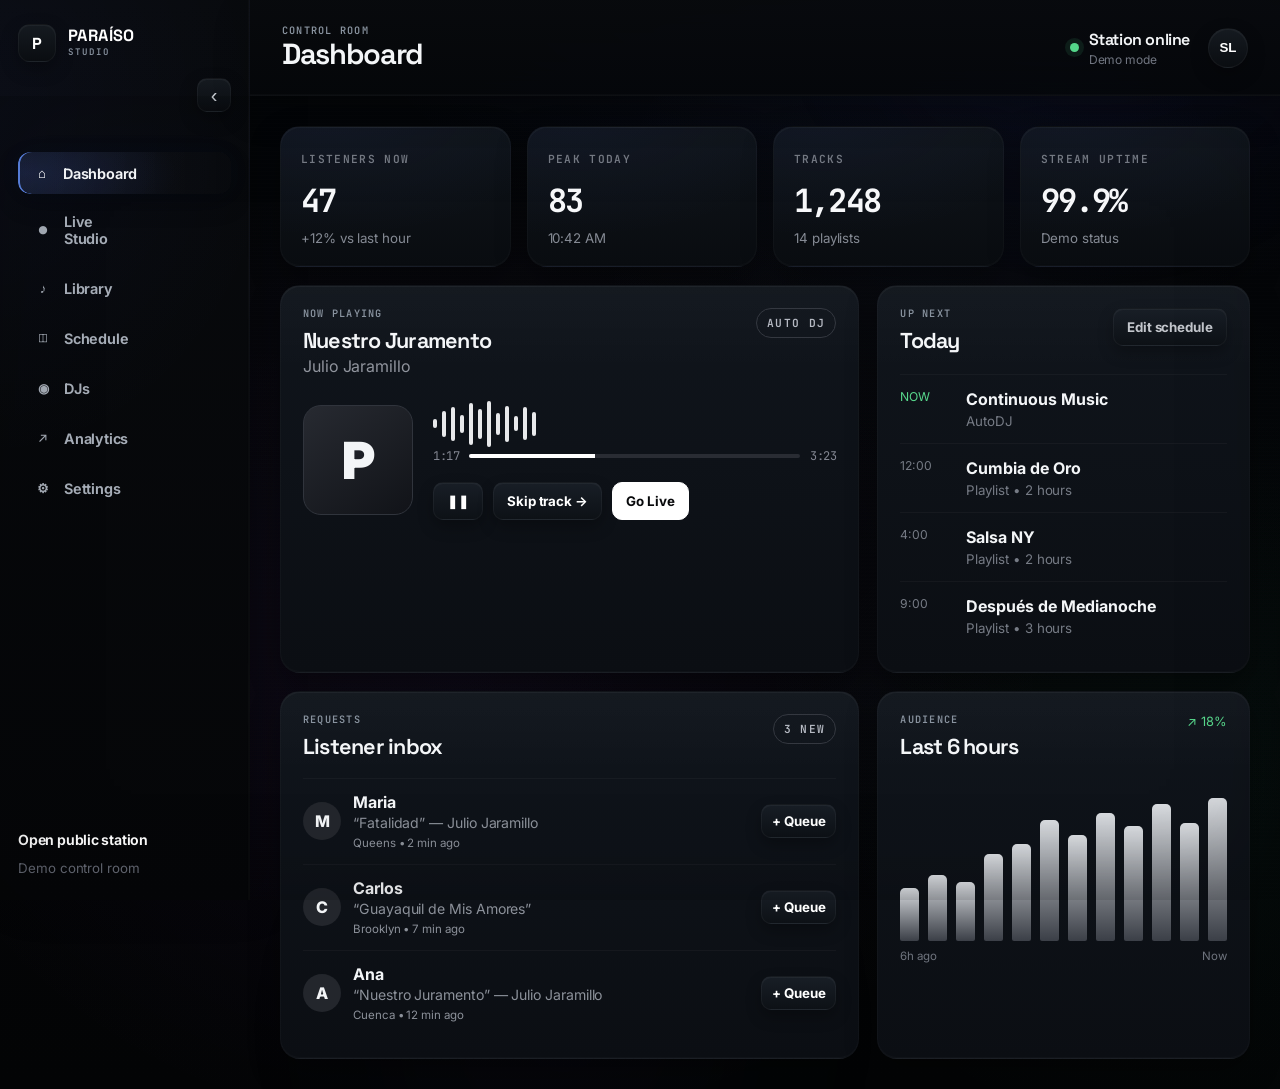
==== commit 4da29739: "Load phone equalizer mixer layout" ====
--- a/studio.html
+++ b/studio.html
@@ -13,6 +13,7 @@
   <link rel="stylesheet" href="./studio-phase-b.css?v=1" />
   <link rel="stylesheet" href="./studio-phase-c.css?v=1" />
   <link rel="stylesheet" href="./studio-phase-d.css?v=1" />
+  <link rel="stylesheet" href="./studio-mobile-mixer.css?v=1" />
 </head>
 <body>
   <div class="studio-shell">
--- a/studio-mobile-mixer.css
+++ b/studio-mobile-mixer.css
@@ -0,0 +1,237 @@
+/* PARAÍSO Studio — phone mixer mode
+   Desktop remains untouched. Phones use horizontal equalizer-style channel lanes. */
+
+@media(max-width:700px){
+  /* Give the console as much horizontal room as possible beside the icon rail. */
+  .studio-shell{grid-template-columns:56px minmax(0,1fr)!important}
+  .sidebar{padding:10px 6px!important}
+  .brand-mark{width:36px!important;height:36px!important;flex:0 0 36px!important;border-radius:10px!important}
+  .sidebar-controls{margin-top:10px!important}
+  .sidebar-collapse-button{width:36px!important;height:32px!important}
+  .studio-nav{gap:5px!important;margin-top:12px!important}
+  .nav-item{min-height:42px!important;padding:9px 0!important}
+  .nav-item>span:first-child{width:24px!important;min-width:24px!important;font-size:.9rem!important}
+  .sidebar-public-link{width:36px!important;height:36px!important}
+
+  .workspace,.studio-main,.view,#view-live,.broadcast-console,.mixer-surface,.channel-bank{
+    min-width:0!important;
+    max-width:100%!important;
+  }
+  .studio-header{height:76px!important;padding:11px 10px!important;gap:9px!important}
+  .studio-header h1{font-size:1.24rem!important}
+  .studio-header .eyebrow{font-size:.5rem!important}
+  .header-right{gap:8px!important}
+  .station-health>div{display:none!important}
+  .profile-button{width:34px!important;height:34px!important}
+  .studio-main{padding:9px 7px 18px!important;overflow-x:hidden!important}
+
+  /* Console shell reflows vertically without any horizontal page scrolling. */
+  .broadcast-console{
+    width:100%!important;
+    padding:7px!important;
+    gap:8px!important;
+    margin-bottom:14px!important;
+    border-radius:16px!important;
+    overflow:hidden!important;
+  }
+  .console-topbar{min-height:58px!important;padding:10px!important;gap:8px!important;border-radius:13px!important}
+  .console-identity{gap:8px!important;min-width:0!important}
+  .console-identity h2{font-size:1rem!important}
+  .console-ready-pill{padding:6px 8px!important;font-size:.52rem!important;letter-spacing:.06em!important;white-space:nowrap!important}
+
+  .setup-ribbon{
+    grid-template-columns:minmax(0,1fr)!important;
+    gap:7px!important;
+    padding:8px!important;
+    border-radius:13px!important;
+  }
+  .ribbon-field{min-width:0!important;gap:4px!important}
+  .ribbon-field>span{font-size:.52rem!important}
+  .ribbon-field select{width:100%!important;max-width:100%!important;min-width:0!important;padding:9px 10px!important;font-size:16px!important}
+  .ribbon-health{grid-template-columns:repeat(5,minmax(0,1fr))!important;gap:4px!important;width:100%!important}
+  .health-check,.health-icon-tile{min-width:0!important;padding:5px 2px!important;border-radius:9px!important;justify-items:center!important}
+  .health-icon{width:31px!important;height:31px!important}
+  .health-speed{font-size:.45rem!important}
+
+  .mixer-surface{padding:8px 6px!important;border-radius:14px!important;overflow:hidden!important}
+  .mixer-header{display:grid!important;grid-template-columns:1fr!important;gap:7px!important;margin-bottom:8px!important}
+  .mixer-header h3{font-size:1rem!important}
+  .cue-tools{display:block!important;width:100%!important}
+  .cue-volume-control{grid-template-columns:auto minmax(0,1fr) 38px!important;width:100%!important;padding:6px 7px!important;gap:6px!important}
+  .cue-volume-control input{width:100%!important;min-width:0!important}
+  .cue-help{display:none!important}
+
+  /* The channel bank becomes five horizontal EQ lanes stacked vertically. */
+  .channel-bank{
+    display:grid!important;
+    grid-template-columns:minmax(0,1fr)!important;
+    gap:4px!important;
+    width:100%!important;
+    padding:4px!important;
+    border-radius:12px!important;
+    overflow:hidden!important;
+  }
+  .channel-strip{
+    position:relative!important;
+    width:100%!important;
+    min-width:0!important;
+    min-height:96px!important;
+    height:auto!important;
+    padding:8px 7px!important;
+    padding-bottom:8px!important;
+    display:grid!important;
+    grid-template-columns:64px minmax(0,1fr) 50px!important;
+    grid-template-rows:auto 28px 18px!important;
+    grid-template-areas:
+      "label label buttons"
+      "meter fader buttons"
+      "value value buttons"!important;
+    column-gap:7px!important;
+    row-gap:4px!important;
+    border-radius:8px!important;
+    overflow:hidden!important;
+  }
+
+  /* Mobile channel identity is deliberately minimal. */
+  .channel-label{grid-area:label!important;padding:0!important;min-width:0!important;align-self:center!important}
+  .channel-title-row{display:block!important;min-width:0!important}
+  .channel-title-row>b,.channel-label b{font-size:.66rem!important;letter-spacing:.06em!important;white-space:nowrap!important}
+  .channel-label>span,.channel-source-badge,.real-meter-badge,.channel-program-state{display:none!important}
+
+  /* LED meter turns sideways like a compact equalizer / level bar. */
+  .channel-meter{
+    grid-area:meter!important;
+    display:flex!important;
+    flex-direction:row!important;
+    align-items:stretch!important;
+    justify-content:flex-start!important;
+    width:100%!important;
+    height:18px!important;
+    min-height:18px!important;
+    padding:2px!important;
+    gap:1px!important;
+    border-radius:5px!important;
+  }
+  .channel-meter i{
+    flex:1 1 0!important;
+    width:auto!important;
+    min-width:1px!important;
+    min-height:0!important;
+    height:auto!important;
+    border-radius:1px!important;
+  }
+  .channel-db{display:none!important}
+
+  /* Desktop vertical fader becomes a normal horizontal phone slider. */
+  .channel-fader{
+    grid-area:fader!important;
+    transform:none!important;
+    transform-origin:center!important;
+    justify-self:stretch!important;
+    align-self:center!important;
+    width:100%!important;
+    min-width:0!important;
+    height:28px!important;
+    margin:0!important;
+  }
+
+  /* Undo the desktop absolute level positioning and keep it inside the lane. */
+  .channel-strip>output{
+    position:static!important;
+    grid-area:value!important;
+    left:auto!important;
+    right:auto!important;
+    bottom:auto!important;
+    display:block!important;
+    width:100%!important;
+    min-width:0!important;
+    max-width:100%!important;
+    margin:0!important;
+    padding:0!important;
+    text-align:center!important;
+    align-self:center!important;
+    font-size:.58rem!important;
+    line-height:1!important;
+    overflow:visible!important;
+  }
+
+  /* MUTE above headphone CUE — one compact control column. */
+  .channel-buttons{
+    position:static!important;
+    grid-area:buttons!important;
+    left:auto!important;
+    right:auto!important;
+    bottom:auto!important;
+    display:flex!important;
+    flex-direction:column!important;
+    align-items:stretch!important;
+    justify-content:center!important;
+    gap:5px!important;
+    width:100%!important;
+    min-width:0!important;
+    max-width:100%!important;
+    margin:0!important;
+    overflow:visible!important;
+  }
+  .channel-btn{
+    flex:0 0 36px!important;
+    width:100%!important;
+    min-width:0!important;
+    max-width:100%!important;
+    min-height:36px!important;
+    height:36px!important;
+    padding:4px 2px!important;
+    border-radius:7px!important;
+    font-size:.48rem!important;
+    letter-spacing:.02em!important;
+  }
+  .channel-btn.mute{order:1!important}
+  .channel-btn.cue{order:2!important;min-height:36px!important}
+  .channel-btn.cue::before{font-size:.9rem!important}
+
+  /* Readouts and lower console content stack cleanly beneath the EQ lanes. */
+  .monitor-readout{grid-template-columns:minmax(0,1fr)!important;gap:3px!important;margin-top:6px!important;padding:3px!important}
+  .monitor-readout>div{padding:8px 9px!important}
+  .monitor-readout strong{font-size:.82rem!important}
+  .monitor-readout small{font-size:.52rem!important;white-space:normal!important;line-height:1.3!important}
+  .console-lower-grid{grid-template-columns:minmax(0,1fr)!important;gap:7px!important}
+  .console-dock{padding:10px!important;border-radius:12px!important}
+  .deck-row,.incoming-row{gap:7px!important}
+  .deck-copy,.incoming-copy{min-width:0!important}
+  .deck-copy strong,.deck-copy small,.incoming-copy strong,.incoming-copy small{overflow:hidden!important;text-overflow:ellipsis!important;white-space:nowrap!important}
+
+  .air-bar{
+    position:static!important;
+    display:grid!important;
+    grid-template-columns:minmax(0,1fr)!important;
+    gap:8px!important;
+    padding:9px!important;
+    border-radius:13px!important;
+  }
+  .air-status{min-width:0!important}
+  .air-status strong{font-size:.62rem!important}
+  .air-actions{display:grid!important;grid-template-columns:minmax(0,.8fr) minmax(0,1.2fr)!important;width:100%!important;gap:6px!important}
+  .air-review,.air-button{width:100%!important;min-width:0!important}
+  .air-button{padding:8px 9px!important}
+  .air-button b{font-size:.62rem!important}
+  .air-button small{font-size:.5rem!important}
+}
+
+/* Extra-narrow phones: preserve the EQ concept at 320 CSS px without overflow. */
+@media(max-width:380px){
+  .studio-shell{grid-template-columns:52px minmax(0,1fr)!important}
+  .sidebar{padding-left:5px!important;padding-right:5px!important}
+  .brand-mark,.sidebar-collapse-button,.sidebar-public-link{width:34px!important}
+  .brand-mark{height:34px!important;flex-basis:34px!important}
+  .studio-main{padding-left:5px!important;padding-right:5px!important}
+  .broadcast-console{padding:5px!important}
+  .mixer-surface{padding-left:4px!important;padding-right:4px!important}
+  .channel-strip{
+    grid-template-columns:56px minmax(0,1fr) 46px!important;
+    column-gap:5px!important;
+    padding-left:5px!important;
+    padding-right:5px!important;
+  }
+  .channel-title-row>b,.channel-label b{font-size:.61rem!important}
+  .channel-btn{font-size:.44rem!important}
+}
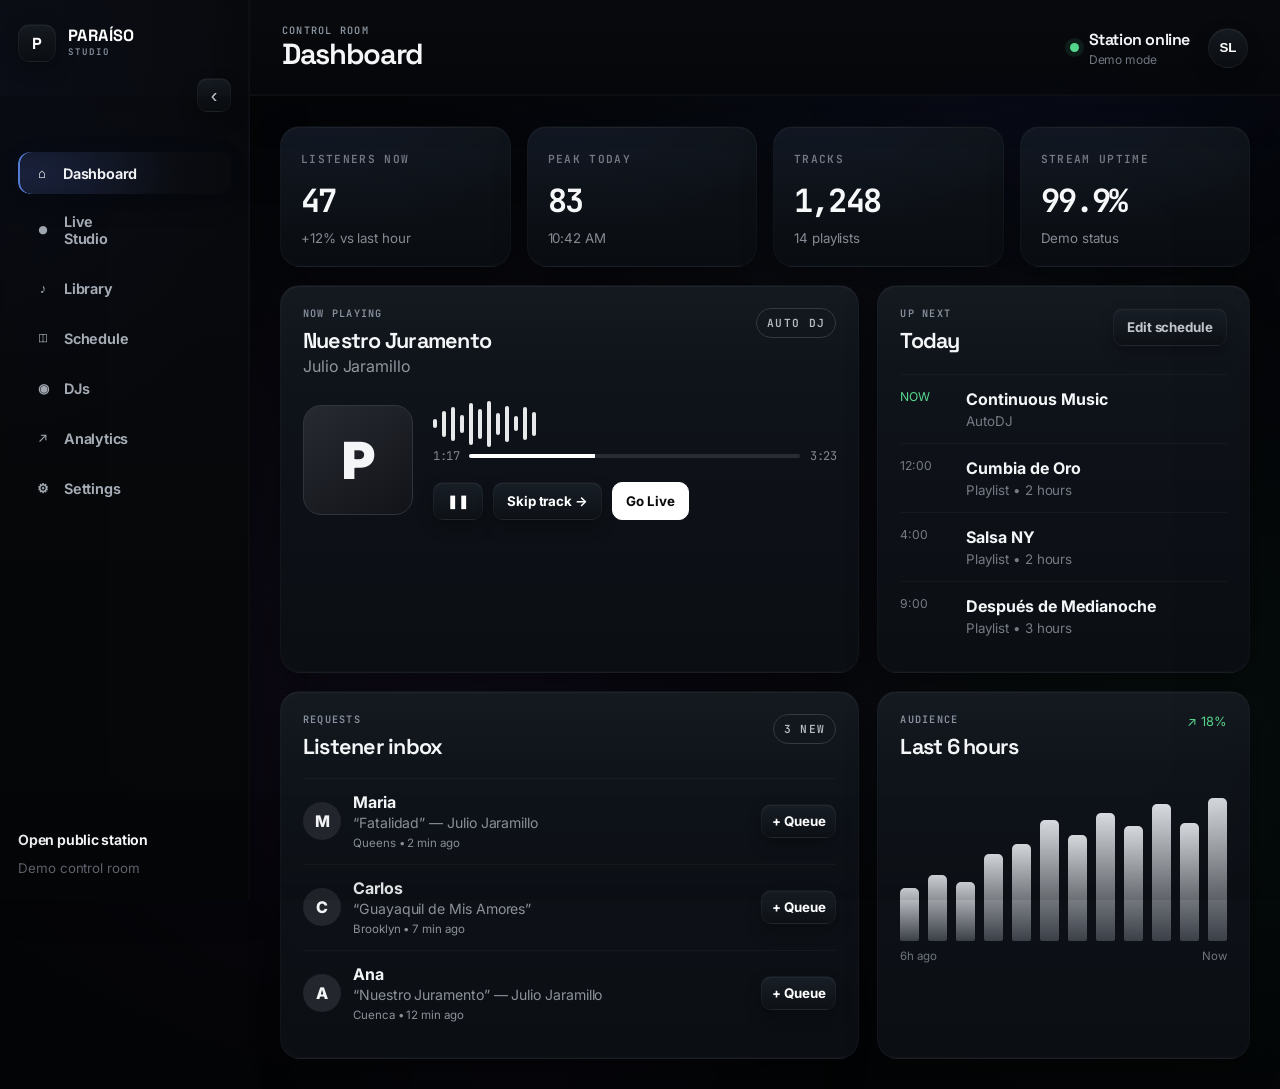
==== commit 1a7a5376: "Load broadcast scenes and Smart Talk" ====
--- a/studio.html
+++ b/studio.html
@@ -13,7 +13,8 @@
   <link rel="stylesheet" href="./studio-phase-b.css?v=1" />
   <link rel="stylesheet" href="./studio-phase-c.css?v=1" />
   <link rel="stylesheet" href="./studio-phase-d.css?v=1" />
-  <link rel="stylesheet" href="./studio-mobile-mixer.css?v=1" />
+  <link rel="stylesheet" href="./studio-mobile-mixer.css?v=2" />
+  <link rel="stylesheet" href="./live-scenes-smarttalk.css?v=1" />
 </head>
 <body>
   <div class="studio-shell">
@@ -131,5 +132,6 @@
   <script src="./live-health.js?v=1"></script>
   <script src="./sidebar-collapse.js?v=1"></script>
   <script src="./studio-phase-c.js?v=1"></script>
+  <script src="./live-scenes-smarttalk.js?v=1"></script>
 </body>
 </html>
--- a/studio-mobile-mixer.css
+++ b/studio-mobile-mixer.css
@@ -1,141 +1,181 @@
 /* PARAÍSO Studio — phone mixer mode
-   Desktop remains untouched. Phones use horizontal equalizer-style channel lanes. */
+   Desktop/tablet remain untouched. Phones use one compact five-channel vertical EQ deck. */
 
 @media(max-width:700px){
-  /* Give the console as much horizontal room as possible beside the icon rail. */
-  .studio-shell{grid-template-columns:56px minmax(0,1fr)!important}
-  .sidebar{padding:10px 6px!important}
-  .brand-mark{width:36px!important;height:36px!important;flex:0 0 36px!important;border-radius:10px!important}
-  .sidebar-controls{margin-top:10px!important}
-  .sidebar-collapse-button{width:36px!important;height:32px!important}
-  .studio-nav{gap:5px!important;margin-top:12px!important}
-  .nav-item{min-height:42px!important;padding:9px 0!important}
-  .nav-item>span:first-child{width:24px!important;min-width:24px!important;font-size:.9rem!important}
-  .sidebar-public-link{width:36px!important;height:36px!important}
+  /* Give the console maximum usable width beside the icon rail. */
+  .studio-shell{grid-template-columns:54px minmax(0,1fr)!important}
+  .sidebar{padding:9px 5px!important}
+  .brand-mark{width:35px!important;height:35px!important;flex:0 0 35px!important;border-radius:10px!important}
+  .sidebar-controls{margin-top:9px!important}
+  .sidebar-collapse-button{width:35px!important;height:31px!important}
+  .studio-nav{gap:4px!important;margin-top:11px!important}
+  .nav-item{min-height:40px!important;padding:8px 0!important}
+  .nav-item>span:first-child{width:23px!important;min-width:23px!important;font-size:.86rem!important}
+  .sidebar-public-link{width:35px!important;height:35px!important}
 
   .workspace,.studio-main,.view,#view-live,.broadcast-console,.mixer-surface,.channel-bank{
     min-width:0!important;
     max-width:100%!important;
   }
-  .studio-header{height:76px!important;padding:11px 10px!important;gap:9px!important}
-  .studio-header h1{font-size:1.24rem!important}
-  .studio-header .eyebrow{font-size:.5rem!important}
-  .header-right{gap:8px!important}
+  .studio-header{height:72px!important;padding:10px 9px!important;gap:8px!important}
+  .studio-header h1{font-size:1.18rem!important}
+  .studio-header .eyebrow{font-size:.48rem!important}
+  .header-right{gap:7px!important}
   .station-health>div{display:none!important}
-  .profile-button{width:34px!important;height:34px!important}
-  .studio-main{padding:9px 7px 18px!important;overflow-x:hidden!important}
-
-  /* Console shell reflows vertically without any horizontal page scrolling. */
+  .profile-button{width:32px!important;height:32px!important}
+  .studio-main{padding:7px 5px 16px!important;overflow-x:hidden!important}
+
+  /* Console shell reflows without horizontal page scrolling. */
   .broadcast-console{
     width:100%!important;
-    padding:7px!important;
-    gap:8px!important;
-    margin-bottom:14px!important;
-    border-radius:16px!important;
-    overflow:hidden!important;
-  }
-  .console-topbar{min-height:58px!important;padding:10px!important;gap:8px!important;border-radius:13px!important}
-  .console-identity{gap:8px!important;min-width:0!important}
-  .console-identity h2{font-size:1rem!important}
-  .console-ready-pill{padding:6px 8px!important;font-size:.52rem!important;letter-spacing:.06em!important;white-space:nowrap!important}
+    padding:6px!important;
+    gap:7px!important;
+    margin-bottom:12px!important;
+    border-radius:15px!important;
+    overflow:hidden!important;
+  }
+  .console-topbar{min-height:56px!important;padding:9px!important;gap:7px!important;border-radius:12px!important}
+  .console-identity{gap:7px!important;min-width:0!important}
+  .console-identity h2{font-size:.96rem!important}
+  .console-ready-pill{padding:5px 7px!important;font-size:.49rem!important;letter-spacing:.05em!important;white-space:nowrap!important}
 
   .setup-ribbon{
     grid-template-columns:minmax(0,1fr)!important;
-    gap:7px!important;
-    padding:8px!important;
-    border-radius:13px!important;
+    gap:6px!important;
+    padding:7px!important;
+    border-radius:12px!important;
   }
   .ribbon-field{min-width:0!important;gap:4px!important}
-  .ribbon-field>span{font-size:.52rem!important}
-  .ribbon-field select{width:100%!important;max-width:100%!important;min-width:0!important;padding:9px 10px!important;font-size:16px!important}
-  .ribbon-health{grid-template-columns:repeat(5,minmax(0,1fr))!important;gap:4px!important;width:100%!important}
-  .health-check,.health-icon-tile{min-width:0!important;padding:5px 2px!important;border-radius:9px!important;justify-items:center!important}
-  .health-icon{width:31px!important;height:31px!important}
-  .health-speed{font-size:.45rem!important}
-
-  .mixer-surface{padding:8px 6px!important;border-radius:14px!important;overflow:hidden!important}
-  .mixer-header{display:grid!important;grid-template-columns:1fr!important;gap:7px!important;margin-bottom:8px!important}
-  .mixer-header h3{font-size:1rem!important}
+  .ribbon-field>span{font-size:.5rem!important}
+  .ribbon-field select{width:100%!important;max-width:100%!important;min-width:0!important;padding:8px 9px!important;font-size:16px!important}
+  .ribbon-health{grid-template-columns:repeat(5,minmax(0,1fr))!important;gap:3px!important;width:100%!important}
+  .health-check,.health-icon-tile{min-width:0!important;padding:4px 1px!important;border-radius:8px!important;justify-items:center!important}
+  .health-icon{width:29px!important;height:29px!important}
+  .health-speed{font-size:.42rem!important}
+
+  .mixer-surface{padding:7px 4px!important;border-radius:13px!important;overflow:hidden!important}
+  .mixer-header{display:grid!important;grid-template-columns:1fr!important;gap:6px!important;margin-bottom:7px!important}
+  .mixer-header h3{font-size:.96rem!important}
   .cue-tools{display:block!important;width:100%!important}
-  .cue-volume-control{grid-template-columns:auto minmax(0,1fr) 38px!important;width:100%!important;padding:6px 7px!important;gap:6px!important}
+  .cue-volume-control{grid-template-columns:auto minmax(0,1fr) 36px!important;width:100%!important;padding:5px 6px!important;gap:5px!important}
   .cue-volume-control input{width:100%!important;min-width:0!important}
   .cue-help{display:none!important}
 
-  /* The channel bank becomes five horizontal EQ lanes stacked vertically. */
+  /* One shared five-lane EQ deck — all channels stay vertical and visible together. */
   .channel-bank{
     display:grid!important;
-    grid-template-columns:minmax(0,1fr)!important;
-    gap:4px!important;
-    width:100%!important;
-    padding:4px!important;
-    border-radius:12px!important;
-    overflow:hidden!important;
-  }
+    grid-template-columns:repeat(5,minmax(0,1fr))!important;
+    gap:0!important;
+    width:100%!important;
+    min-width:0!important;
+    padding:5px 3px!important;
+    border-radius:11px!important;
+    overflow:hidden!important;
+    background:
+      radial-gradient(24rem 11rem at 50% -15%,rgba(91,109,218,.065),transparent 64%),
+      linear-gradient(180deg,#05080b,#020405)!important;
+    box-shadow:inset 0 12px 25px rgba(0,0,0,.5),inset 0 1px 0 rgba(255,255,255,.018)!important;
+  }
+
   .channel-strip{
     position:relative!important;
     width:100%!important;
     min-width:0!important;
-    min-height:96px!important;
-    height:auto!important;
-    padding:8px 7px!important;
-    padding-bottom:8px!important;
+    min-height:258px!important;
+    height:258px!important;
+    padding:7px 3px 5px!important;
+    padding-bottom:5px!important;
     display:grid!important;
-    grid-template-columns:64px minmax(0,1fr) 50px!important;
-    grid-template-rows:auto 28px 18px!important;
+    grid-template-columns:14px minmax(0,1fr)!important;
+    grid-template-rows:30px 126px 16px 66px!important;
     grid-template-areas:
-      "label label buttons"
-      "meter fader buttons"
-      "value value buttons"!important;
-    column-gap:7px!important;
-    row-gap:4px!important;
-    border-radius:8px!important;
-    overflow:hidden!important;
-  }
-
-  /* Mobile channel identity is deliberately minimal. */
-  .channel-label{grid-area:label!important;padding:0!important;min-width:0!important;align-self:center!important}
-  .channel-title-row{display:block!important;min-width:0!important}
-  .channel-title-row>b,.channel-label b{font-size:.66rem!important;letter-spacing:.06em!important;white-space:nowrap!important}
+      "label label"
+      "meter fader"
+      "value value"
+      "buttons buttons"!important;
+    column-gap:2px!important;
+    row-gap:3px!important;
+    border:0!important;
+    border-radius:0!important;
+    overflow:hidden!important;
+    background:transparent!important;
+    box-shadow:inset -1px 0 rgba(255,255,255,.035)!important;
+  }
+  .channel-strip:last-child{box-shadow:none!important}
+
+  /* Keep the five channel colors as a tiny illuminated EQ trace. */
+  .channel-strip::before{
+    left:18%!important;
+    right:18%!important;
+    top:0!important;
+    height:2px!important;
+    border-radius:999px!important;
+  }
+
+  /* Compact channel identity — no subtitles/status pills inside the narrow lanes. */
+  .channel-label{
+    grid-area:label!important;
+    padding:3px 0 0!important;
+    min-width:0!important;
+    text-align:center!important;
+    align-self:start!important;
+  }
+  .channel-title-row{display:block!important;min-width:0!important;text-align:center!important}
+  .channel-title-row>b,.channel-label b{
+    display:block!important;
+    width:100%!important;
+    min-width:0!important;
+    font-size:.52rem!important;
+    line-height:1.08!important;
+    letter-spacing:.015em!important;
+    white-space:nowrap!important;
+    overflow:hidden!important;
+    text-overflow:clip!important;
+    text-align:center!important;
+  }
   .channel-label>span,.channel-source-badge,.real-meter-badge,.channel-program-state{display:none!important}
 
-  /* LED meter turns sideways like a compact equalizer / level bar. */
+  /* Vertical LED level meter — narrow like the side meter on a hardware EQ. */
   .channel-meter{
     grid-area:meter!important;
     display:flex!important;
-    flex-direction:row!important;
+    flex-direction:column-reverse!important;
     align-items:stretch!important;
     justify-content:flex-start!important;
-    width:100%!important;
-    height:18px!important;
-    min-height:18px!important;
+    align-self:stretch!important;
+    justify-self:stretch!important;
+    width:12px!important;
+    height:118px!important;
+    min-height:118px!important;
+    margin:auto 0!important;
     padding:2px!important;
     gap:1px!important;
-    border-radius:5px!important;
+    border-radius:4px!important;
   }
   .channel-meter i{
     flex:1 1 0!important;
-    width:auto!important;
-    min-width:1px!important;
-    min-height:0!important;
+    width:100%!important;
+    min-width:0!important;
+    min-height:2px!important;
     height:auto!important;
     border-radius:1px!important;
   }
   .channel-db{display:none!important}
 
-  /* Desktop vertical fader becomes a normal horizontal phone slider. */
+  /* Vertical fader remains vertical, but is shortened to fit the shared EQ bank. */
   .channel-fader{
     grid-area:fader!important;
-    transform:none!important;
+    transform:rotate(-90deg)!important;
     transform-origin:center!important;
-    justify-self:stretch!important;
+    justify-self:center!important;
     align-self:center!important;
-    width:100%!important;
-    min-width:0!important;
-    height:28px!important;
-    margin:0!important;
-  }
-
-  /* Undo the desktop absolute level positioning and keep it inside the lane. */
+    width:116px!important;
+    min-width:116px!important;
+    height:24px!important;
+    margin:0!important;
+  }
+
+  /* Level value stays centered directly under its vertical control. */
   .channel-strip>output{
     position:static!important;
     grid-area:value!important;
@@ -150,12 +190,12 @@
     padding:0!important;
     text-align:center!important;
     align-self:center!important;
-    font-size:.58rem!important;
+    font-size:.48rem!important;
     line-height:1!important;
     overflow:visible!important;
   }
 
-  /* MUTE above headphone CUE — one compact control column. */
+  /* MUTE above headphone CUE in every narrow EQ lane. */
   .channel-buttons{
     position:static!important;
     grid-area:buttons!important;
@@ -165,38 +205,41 @@
     display:flex!important;
     flex-direction:column!important;
     align-items:stretch!important;
-    justify-content:center!important;
-    gap:5px!important;
-    width:100%!important;
-    min-width:0!important;
-    max-width:100%!important;
-    margin:0!important;
+    justify-content:end!important;
+    gap:3px!important;
+    width:100%!important;
+    min-width:0!important;
+    max-width:100%!important;
+    margin:0!important;
+    padding:0 1px!important;
     overflow:visible!important;
   }
   .channel-btn{
-    flex:0 0 36px!important;
-    width:100%!important;
-    min-width:0!important;
-    max-width:100%!important;
-    min-height:36px!important;
-    height:36px!important;
-    padding:4px 2px!important;
-    border-radius:7px!important;
-    font-size:.48rem!important;
-    letter-spacing:.02em!important;
+    flex:0 0 30px!important;
+    width:100%!important;
+    min-width:0!important;
+    max-width:100%!important;
+    min-height:30px!important;
+    height:30px!important;
+    margin:0!important;
+    padding:2px 1px!important;
+    border-radius:5px!important;
+    font-size:.4rem!important;
+    letter-spacing:0!important;
+    line-height:1!important;
   }
   .channel-btn.mute{order:1!important}
-  .channel-btn.cue{order:2!important;min-height:36px!important}
-  .channel-btn.cue::before{font-size:.9rem!important}
-
-  /* Readouts and lower console content stack cleanly beneath the EQ lanes. */
+  .channel-btn.cue{order:2!important;min-height:30px!important}
+  .channel-btn.cue::before{font-size:.76rem!important;transform:none!important}
+
+  /* Readouts and lower console content stack beneath the shared EQ deck. */
   .monitor-readout{grid-template-columns:minmax(0,1fr)!important;gap:3px!important;margin-top:6px!important;padding:3px!important}
   .monitor-readout>div{padding:8px 9px!important}
-  .monitor-readout strong{font-size:.82rem!important}
-  .monitor-readout small{font-size:.52rem!important;white-space:normal!important;line-height:1.3!important}
-  .console-lower-grid{grid-template-columns:minmax(0,1fr)!important;gap:7px!important}
-  .console-dock{padding:10px!important;border-radius:12px!important}
-  .deck-row,.incoming-row{gap:7px!important}
+  .monitor-readout strong{font-size:.8rem!important}
+  .monitor-readout small{font-size:.5rem!important;white-space:normal!important;line-height:1.3!important}
+  .console-lower-grid{grid-template-columns:minmax(0,1fr)!important;gap:6px!important}
+  .console-dock{padding:9px!important;border-radius:11px!important}
+  .deck-row,.incoming-row{gap:6px!important}
   .deck-copy,.incoming-copy{min-width:0!important}
   .deck-copy strong,.deck-copy small,.incoming-copy strong,.incoming-copy small{overflow:hidden!important;text-overflow:ellipsis!important;white-space:nowrap!important}
 
@@ -204,34 +247,43 @@
     position:static!important;
     display:grid!important;
     grid-template-columns:minmax(0,1fr)!important;
-    gap:8px!important;
-    padding:9px!important;
-    border-radius:13px!important;
+    gap:7px!important;
+    padding:8px!important;
+    border-radius:12px!important;
   }
   .air-status{min-width:0!important}
-  .air-status strong{font-size:.62rem!important}
-  .air-actions{display:grid!important;grid-template-columns:minmax(0,.8fr) minmax(0,1.2fr)!important;width:100%!important;gap:6px!important}
+  .air-status strong{font-size:.6rem!important}
+  .air-actions{display:grid!important;grid-template-columns:minmax(0,.8fr) minmax(0,1.2fr)!important;width:100%!important;gap:5px!important}
   .air-review,.air-button{width:100%!important;min-width:0!important}
-  .air-button{padding:8px 9px!important}
-  .air-button b{font-size:.62rem!important}
-  .air-button small{font-size:.5rem!important}
+  .air-button{padding:7px 8px!important}
+  .air-button b{font-size:.6rem!important}
+  .air-button small{font-size:.48rem!important}
 }
 
-/* Extra-narrow phones: preserve the EQ concept at 320 CSS px without overflow. */
+/* Extra-narrow phones: preserve the five-lane EQ board down to ~320 CSS px. */
 @media(max-width:380px){
-  .studio-shell{grid-template-columns:52px minmax(0,1fr)!important}
-  .sidebar{padding-left:5px!important;padding-right:5px!important}
-  .brand-mark,.sidebar-collapse-button,.sidebar-public-link{width:34px!important}
-  .brand-mark{height:34px!important;flex-basis:34px!important}
-  .studio-main{padding-left:5px!important;padding-right:5px!important}
-  .broadcast-console{padding:5px!important}
-  .mixer-surface{padding-left:4px!important;padding-right:4px!important}
+  .studio-shell{grid-template-columns:48px minmax(0,1fr)!important}
+  .sidebar{padding-left:4px!important;padding-right:4px!important}
+  .brand-mark,.sidebar-collapse-button,.sidebar-public-link{width:32px!important}
+  .brand-mark{height:32px!important;flex-basis:32px!important}
+  .studio-main{padding-left:4px!important;padding-right:4px!important}
+  .broadcast-console{padding:4px!important}
+  .mixer-surface{padding-left:3px!important;padding-right:3px!important}
+  .channel-bank{padding-left:2px!important;padding-right:2px!important}
   .channel-strip{
-    grid-template-columns:56px minmax(0,1fr) 46px!important;
-    column-gap:5px!important;
-    padding-left:5px!important;
-    padding-right:5px!important;
-  }
-  .channel-title-row>b,.channel-label b{font-size:.61rem!important}
-  .channel-btn{font-size:.44rem!important}
+    min-height:244px!important;
+    height:244px!important;
+    grid-template-columns:12px minmax(0,1fr)!important;
+    grid-template-rows:28px 118px 15px 62px!important;
+    padding-left:2px!important;
+    padding-right:2px!important;
+    column-gap:1px!important;
+  }
+  .channel-meter{width:10px!important;height:110px!important;min-height:110px!important;padding:1px!important}
+  .channel-fader{width:108px!important;min-width:108px!important;height:22px!important}
+  .channel-title-row>b,.channel-label b{font-size:.46rem!important;letter-spacing:0!important}
+  .channel-strip>output{font-size:.44rem!important}
+  .channel-btn{height:28px!important;min-height:28px!important;flex-basis:28px!important;font-size:.36rem!important}
+  .channel-btn.cue{min-height:28px!important}
+  .channel-btn.cue::before{font-size:.7rem!important}
 }
--- a/live-scenes-smarttalk.css
+++ b/live-scenes-smarttalk.css
@@ -0,0 +1,11 @@
+/* PARAÍSO — Broadcast Scenes + Smart Talk */
+.broadcast-tools-panel{display:grid;grid-template-columns:1.3fr .9fr;gap:10px;margin-bottom:10px}
+.broadcast-scenes-card,.smart-talk-card{min-width:0;padding:12px;border-radius:14px;background:linear-gradient(180deg,#0d1218,#080b10);box-shadow:inset 0 1px 0 rgba(255,255,255,.03),0 10px 24px rgba(0,0,0,.22)}
+.broadcast-tools-heading,.smart-talk-top{display:flex;align-items:flex-start;justify-content:space-between;gap:12px;margin-bottom:9px}.broadcast-tools-heading h4,.smart-talk-top h4{margin:3px 0 0;font-size:.92rem;color:#eef2f6}.scene-status{flex:0 0 auto;display:grid;justify-items:end}.scene-status span{font-size:.5rem;font-weight:800;letter-spacing:.09em;color:#68727e}.scene-status strong{margin-top:2px;font-size:.62rem;color:#c8d1db}.scene-buttons{display:grid;grid-template-columns:repeat(3,minmax(0,1fr));gap:5px}.scene-button{min-width:0;min-height:35px;padding:7px 6px;border:0;border-radius:7px;background:linear-gradient(180deg,#171d24,#0d1217);color:#aab4bf;font-size:.56rem;font-weight:800;letter-spacing:.025em;cursor:pointer;box-shadow:inset 0 1px 0 rgba(255,255,255,.035),0 4px 10px rgba(0,0,0,.18);transition:.16s ease}.scene-button:hover{filter:brightness(1.08);color:#fff}.scene-button.active{color:#eaf3ff;background:linear-gradient(180deg,#19334f,#0d1f31);box-shadow:inset 0 1px 0 rgba(155,211,255,.08),0 0 22px rgba(63,140,255,.09)}.scene-transitioning .scene-button{pointer-events:none;opacity:.72}.scene-detail{margin:8px 1px 0;color:#74808c;font-size:.58rem;line-height:1.35}
+
+.smart-talk-card{position:relative;overflow:hidden}.smart-talk-card::before{content:"";position:absolute;inset:0;pointer-events:none;background:radial-gradient(22rem 9rem at 90% 0%,rgba(63,140,255,.05),transparent 65%);opacity:.5}.smart-talk-toggle{position:relative;display:flex;align-items:center;gap:6px;min-width:62px;padding:6px 8px;border:0;border-radius:999px;background:#151b21;color:#7e8995;font-size:.56rem;font-weight:900;cursor:pointer;box-shadow:inset 0 1px 0 rgba(255,255,255,.035)}.smart-talk-toggle i{width:8px;height:8px;border-radius:50%;background:#68727d}.smart-talk-toggle.active{color:#bfe3ff;background:#10263a}.smart-talk-toggle.active i{background:#58b7ff;box-shadow:0 0 12px rgba(88,183,255,.36)}.smart-talk-state{position:relative;display:grid;grid-template-columns:9px auto 1fr;align-items:center;gap:6px;margin:2px 0 9px;padding:7px 8px;border-radius:8px;background:#070a0d;box-shadow:inset 0 0 18px rgba(0,0,0,.42)}.smart-talk-state>span{width:7px;height:7px;border-radius:50%;background:#65707b}.smart-talk-state strong{font-size:.57rem;letter-spacing:.04em;color:#b5bec8}.smart-talk-state small{min-width:0;overflow:hidden;text-overflow:ellipsis;white-space:nowrap;color:#65707b;font-size:.54rem}.smart-talk-card.enabled .smart-talk-state>span{background:#58b7ff;box-shadow:0 0 10px rgba(88,183,255,.25)}.smart-talk-card.ducking .smart-talk-state>span{background:#f1a23a;box-shadow:0 0 12px rgba(241,162,58,.34)}.smart-talk-card.ducking{box-shadow:inset 0 1px 0 rgba(255,184,88,.06),0 0 24px rgba(241,162,58,.045)}.smart-talk-controls{position:relative;display:grid;grid-template-columns:1fr 1fr;gap:7px}.smart-talk-controls label{display:grid;grid-template-columns:auto 1fr auto;align-items:center;gap:6px;padding:7px 8px;border-radius:8px;background:#0a0e12}.smart-talk-controls label>span{font-size:.48rem;font-weight:800;letter-spacing:.06em;color:#69747f;white-space:nowrap}.smart-talk-controls input{width:100%;min-width:0;accent-color:#58b7ff}.smart-talk-controls output{font-size:.5rem;font-weight:800;color:#a9b8c6;white-space:nowrap}.smart-talk-note{position:relative;margin:8px 1px 0;color:#69747f;font-size:.55rem;line-height:1.35}.channel-strip.smart-ducking{filter:brightness(.96)!important}.channel-strip.smart-ducking::after{content:"SMART";position:absolute;right:5px;bottom:53px;padding:2px 4px;border-radius:4px;background:#2d1c09;color:#f3b660;font-size:.4rem;font-weight:900;letter-spacing:.04em;pointer-events:none}
+
+@media(max-width:1000px){.broadcast-tools-panel{grid-template-columns:1fr}.smart-talk-controls{grid-template-columns:1fr 1fr}}
+@media(max-width:700px){
+  .broadcast-tools-panel{gap:6px;margin-bottom:6px}.broadcast-scenes-card,.smart-talk-card{padding:7px;border-radius:10px}.broadcast-tools-heading,.smart-talk-top{margin-bottom:6px}.broadcast-tools-heading h4,.smart-talk-top h4{font-size:.72rem}.scene-status strong{font-size:.5rem;max-width:100px;text-align:right;overflow:hidden;text-overflow:ellipsis;white-space:nowrap}.scene-buttons{grid-template-columns:repeat(3,minmax(0,1fr));gap:3px}.scene-button{min-height:30px;padding:5px 2px;font-size:.43rem;letter-spacing:0;border-radius:5px}.scene-detail{font-size:.48rem;margin-top:5px}.smart-talk-toggle{min-width:55px;padding:5px 7px;font-size:.48rem}.smart-talk-state{grid-template-columns:8px 1fr;margin-bottom:6px;padding:6px}.smart-talk-state small{grid-column:1/-1;white-space:normal;font-size:.46rem;line-height:1.25}.smart-talk-state strong{font-size:.49rem}.smart-talk-controls{grid-template-columns:1fr;gap:4px}.smart-talk-controls label{padding:5px 6px;grid-template-columns:64px minmax(0,1fr) 42px}.smart-talk-controls label>span{font-size:.43rem}.smart-talk-controls output{font-size:.44rem}.smart-talk-note{font-size:.45rem;margin-top:5px}.channel-strip.smart-ducking::after{right:2px;bottom:66px;font-size:.32rem;padding:1px 2px}
+}
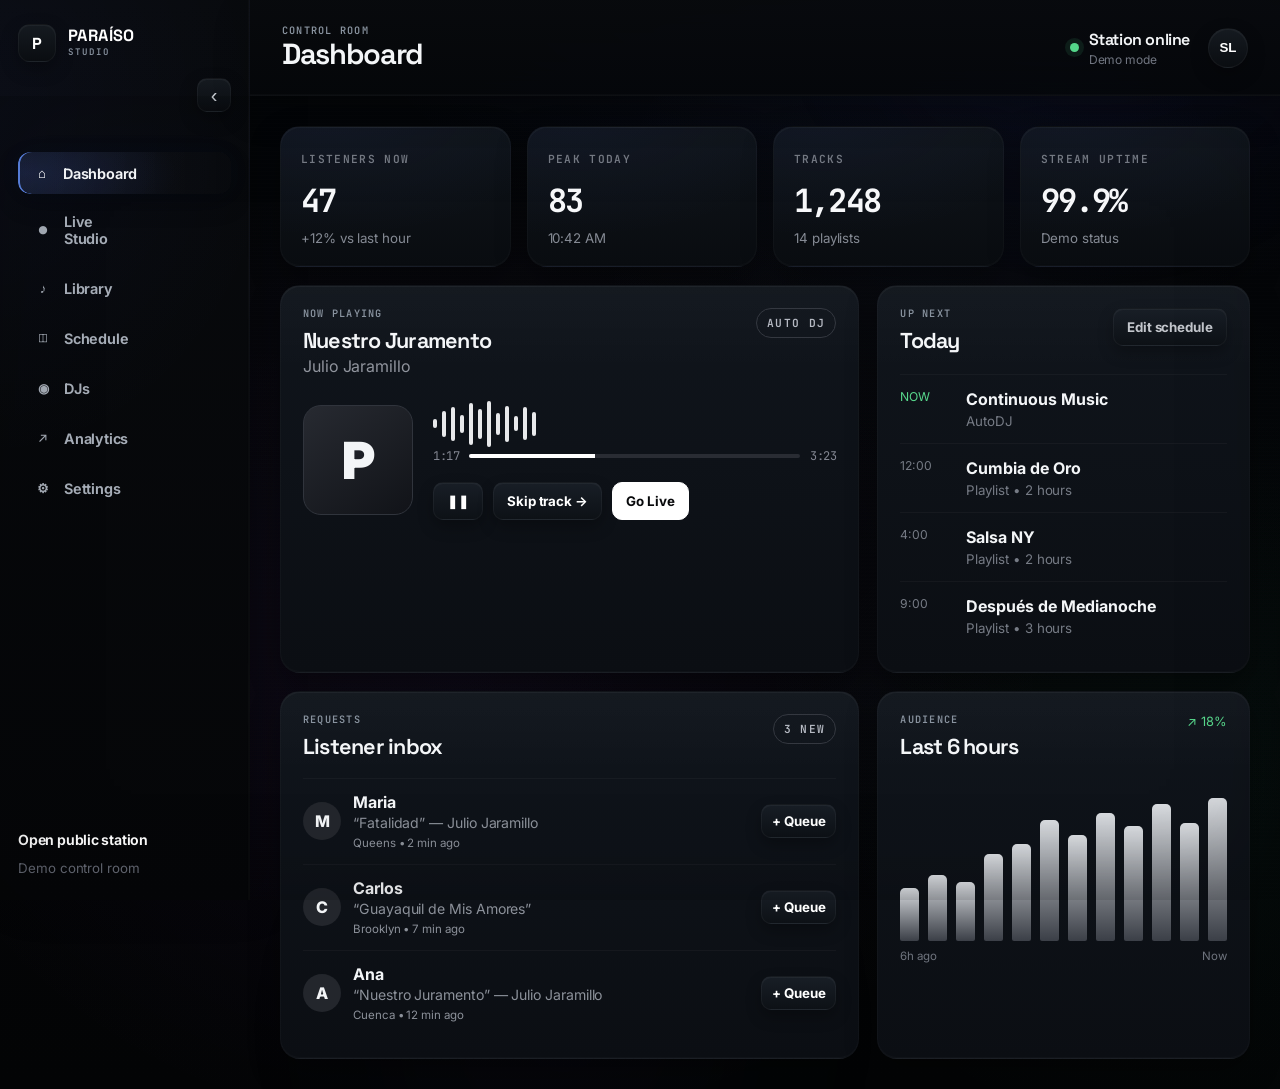
==== commit 86de54dc: "Load dedicated CUE headphone output" ====
--- a/studio.html
+++ b/studio.html
@@ -15,6 +15,7 @@
   <link rel="stylesheet" href="./studio-phase-d.css?v=1" />
   <link rel="stylesheet" href="./studio-mobile-mixer.css?v=2" />
   <link rel="stylesheet" href="./live-scenes-smarttalk.css?v=1" />
+  <link rel="stylesheet" href="./live-music-input.css?v=1" />
 </head>
 <body>
   <div class="studio-shell">
@@ -129,9 +130,11 @@
   </div>
   <script src="./studio.js?v=6"></script>
   <script src="./live-studio.js?v=9"></script>
+  <script src="./live-cue-output.js?v=1"></script>
   <script src="./live-health.js?v=1"></script>
   <script src="./sidebar-collapse.js?v=1"></script>
   <script src="./studio-phase-c.js?v=1"></script>
   <script src="./live-scenes-smarttalk.js?v=1"></script>
+  <script src="./live-music-input.js?v=1"></script>
 </body>
 </html>
--- a/live-music-input.css
+++ b/live-music-input.css
@@ -0,0 +1,33 @@
+/* PARAÍSO Studio — real MUSIC virtual-audio input */
+.setup-ribbon.has-music-input{
+  grid-template-columns:1fr 1fr 1fr 1fr 1.55fr!important;
+}
+.music-input-field{min-width:0}
+.music-input-row{display:grid;grid-template-columns:minmax(0,1fr) auto;gap:6px;align-items:center}
+.music-input-row select{min-width:0}
+.music-input-button{
+  min-height:39px;padding:8px 10px;border:1px solid #4e4031;border-radius:9px;
+  background:linear-gradient(180deg,#2b241c,#1c1813);color:#f3c277;font-size:.63rem;font-weight:800;
+  letter-spacing:.04em;cursor:pointer;white-space:nowrap;box-shadow:inset 0 1px 0 rgba(255,255,255,.035),0 2px 0 #070809;
+}
+.music-input-button:hover{filter:brightness(1.06)}
+.music-input-button:disabled{opacity:.48;cursor:wait}
+.music-input-button.connected{border-color:#7b3b42;background:linear-gradient(180deg,#3c1d21,#281317);color:#ffafb5}
+.music-input-status{display:block;min-height:1.2em;margin-top:4px;color:#7c8490;font-size:.56rem;line-height:1.35}
+.music-input-field[data-state="ready"] .music-input-status{color:#c29a62}
+.music-input-field[data-state="connecting"] .music-input-status{color:#8fb5db}
+.music-input-field[data-state="connected"] .music-input-status{color:#74d99b}
+.music-input-field[data-state="error"] .music-input-status{color:#e6a169}
+.music-input-field.connected select{border-color:#66512f!important;box-shadow:0 0 0 3px rgba(241,162,58,.035)!important}
+.channel-strip[data-channel="music"] .channel-source-badge.real{background:#2e2514!important;border-color:#6a5128!important;color:#f3c277!important}
+
+@media(max-width:1100px){
+  .setup-ribbon.has-music-input{grid-template-columns:repeat(2,minmax(0,1fr))!important}
+  .setup-ribbon.has-music-input .ribbon-health{grid-column:1/-1}
+}
+@media(max-width:700px){
+  .setup-ribbon.has-music-input{grid-template-columns:minmax(0,1fr)!important}
+  .music-input-row{grid-template-columns:minmax(0,1fr) 82px!important;gap:5px}
+  .music-input-button{min-height:38px;padding:7px 6px;font-size:.5rem}
+  .music-input-status{font-size:.48rem}
+}
